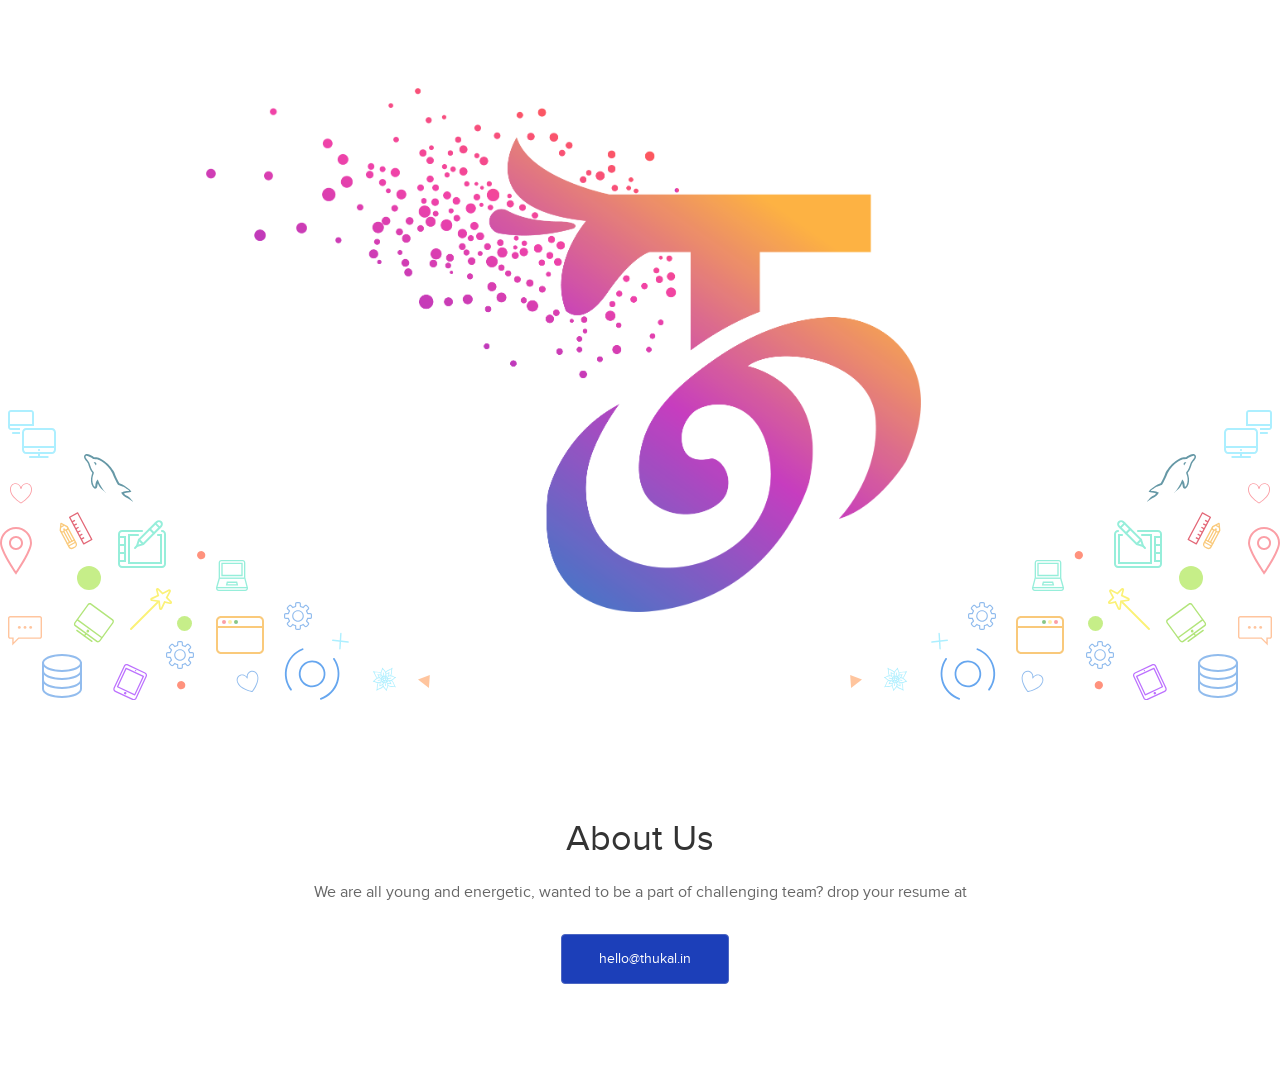
==== index.html @ db1d0ab1 "website code" ====
<!DOCTYPE html>
<html lang="en">
<head>
	<meta charset="UTF-8">
	<title>Thukal Inc</title>
	<meta http-equiv="X-UA-Compatible" content="IE=edge,chrome=1">
    <meta name="viewport" content="width=device-width, initial-scale=1.0, maximum-scale=1.0, user-scalable=no">
	<link rel="apple-touch-icon" sizes="57x57" href="images/favicon/apple-icon-57x57.png">
	<link rel="apple-touch-icon" sizes="60x60" href="images/favicon/apple-icon-60x60.png">
	<link rel="apple-touch-icon" sizes="72x72" href="images/favicon/apple-icon-72x72.png">
	<link rel="apple-touch-icon" sizes="76x76" href="images/favicon/apple-icon-76x76.png">
	<link rel="apple-touch-icon" sizes="114x114" href="images/favicon/apple-icon-114x114.png">
	<link rel="apple-touch-icon" sizes="120x120" href="images/favicon/apple-icon-120x120.png">
	<link rel="apple-touch-icon" sizes="144x144" href="images/favicon/apple-icon-144x144.png">
	<link rel="apple-touch-icon" sizes="152x152" href="images/favicon/apple-icon-152x152.png">
	<link rel="apple-touch-icon" sizes="180x180" href="images/favicon/apple-icon-180x180.png">
	<link rel="icon" type="image/png" sizes="192x192"  href="images/favicon/android-icon-192x192.png">
	<link rel="icon" type="image/png" sizes="32x32" href="images/favicon/favicon-32x32.png">
	<link rel="icon" type="image/png" sizes="96x96" href="images/favicon/favicon-96x96.png">
	<link rel="icon" type="image/png" sizes="16x16" href="images/favicon/favicon-16x16.png">
	<link rel="manifest" href="images/favicon/manifest.json">
	<meta name="msapplication-TileColor" content="#ffffff">
	<meta name="msapplication-TileImage" content="http://images/favicon/ms-icon-144x144.png">
	<link rel="stylesheet" href="css/bootstrap.min.css">
	<link rel="stylesheet" href="css/style.css">
</head>
<body class="home-page">
	<section id="home">
		<div class="logo-background">
			<img src="images/logo.png" alt="Logo">
		</div>
	</section>

	<section id="contact">
		<h2>About Us</h2>
		<p>We are all young and energetic, wanted to be a part of challenging team? drop your resume at</p>
		<a href="mailto:hello@thukal.in" class="btn btn-success">
			hello@thukal.in
		</a>
	</section>
</body>
</html>
---- css/style.css ----
body {
    font-family: 'Proximanova Regular', serif;
    font-size: 16px;
    color: rgba(0, 0, 0, .8);
    text-rendering: optimizeLegibility;
    -webkit-font-smoothing: antialiased;
    -moz-osx-font-smoothing: grayscale;
    -moz-font-feature-settings: 'liga' on
}

* {
    outline: none!important
}

a {
    text-decoration: none!important
}


@font-face {
    font-family: 'Proximanova Light';
    font-weight: 400;
    font-style: normal;
    src: url(../fonts/proximanova-light-webfont.ttf)
}

@font-face {
    font-family: 'Proximanova Regular';
    font-weight: 400;
    font-style: normal;
    src: url(../fonts/proximanova-regular-webfont.ttf)
}

@font-face {
    font-family: 'Gotham Rounded Light';
    font-weight: 400;
    font-style: normal;
    src: url(../fonts/gotham-rounded-light.ttf)
}

section#home {
    position: relative;
    overflow: hidden;
    height: 700px
}

section#home .logo-background {
    position: absolute;
    z-index: 1;
    top: 0;
    left: -6%;
    width: 100%;
    height: 100%;
    display: flex;
    justify-content: center;
    align-items: center;
}

section#home .logo-background img {
    max-width: 75%;
    max-height: 75%;
    opacity: 0.95;
}


section#contact {
    padding: 100px 0;
    text-align: center
}

section#contact .btn {
    color: #fff;
    border-color: #4d67c3;
    background: #1c3fb9;
    margin-left: 10px;
    padding: 14px;
    padding-left: 37px;
    padding-right: 37px
}

section#contact .btn-success:focus,
section#contact .btn-success:hover,
section#contact .btn-success:active,
section#contact .btn-success:active:focus,
section#contact .btn-success:active:hover {
    color: #fff;
    border-color: #4d67c3;
    background: #1c3fb9;
}

section#contact h2 {
    font-size: 36px;
    margin-bottom: 22px
}

section#contact p {
    margin-bottom: 30px;
    color: rgba(0, 0, 0, .6)
}

#home::before {
    position: absolute;
    bottom: -60px;
    left: 0;
    width: 430px;
    height: 350px;
    content: '';
    background-image: url(../images/bg.svg);
    opacity: 0.6;
    background-size: 100%
}

#home::after {
    position: absolute;
    right: 0;
    bottom: -60px;
    width: 430px;
    height: 350px;
    content: '';
    transform: rotateY(-180deg);
    background-image: url(../images/bg.svg);
    opacity: 0.6;
    background-size: 100%
}

@media (max-width:900px) {
    #home::before,
    #home::after {
        display: none
    }
}
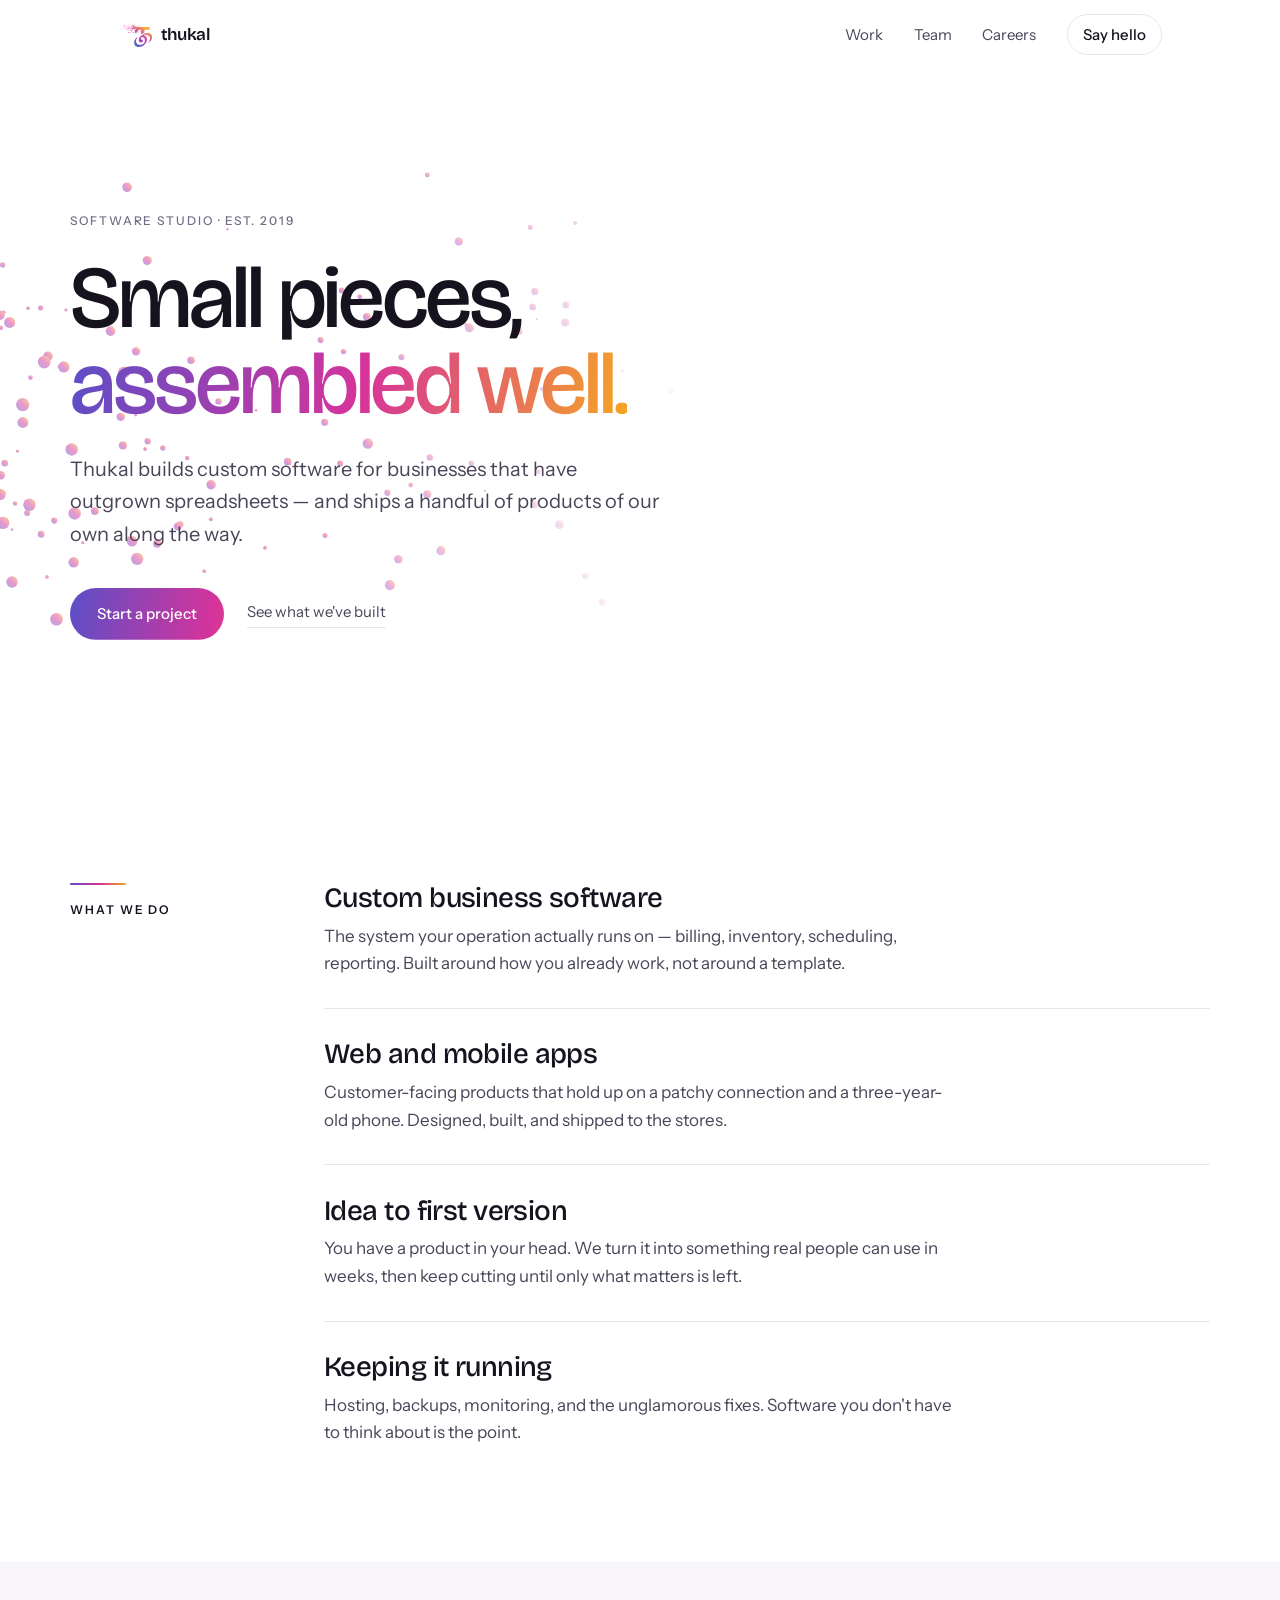
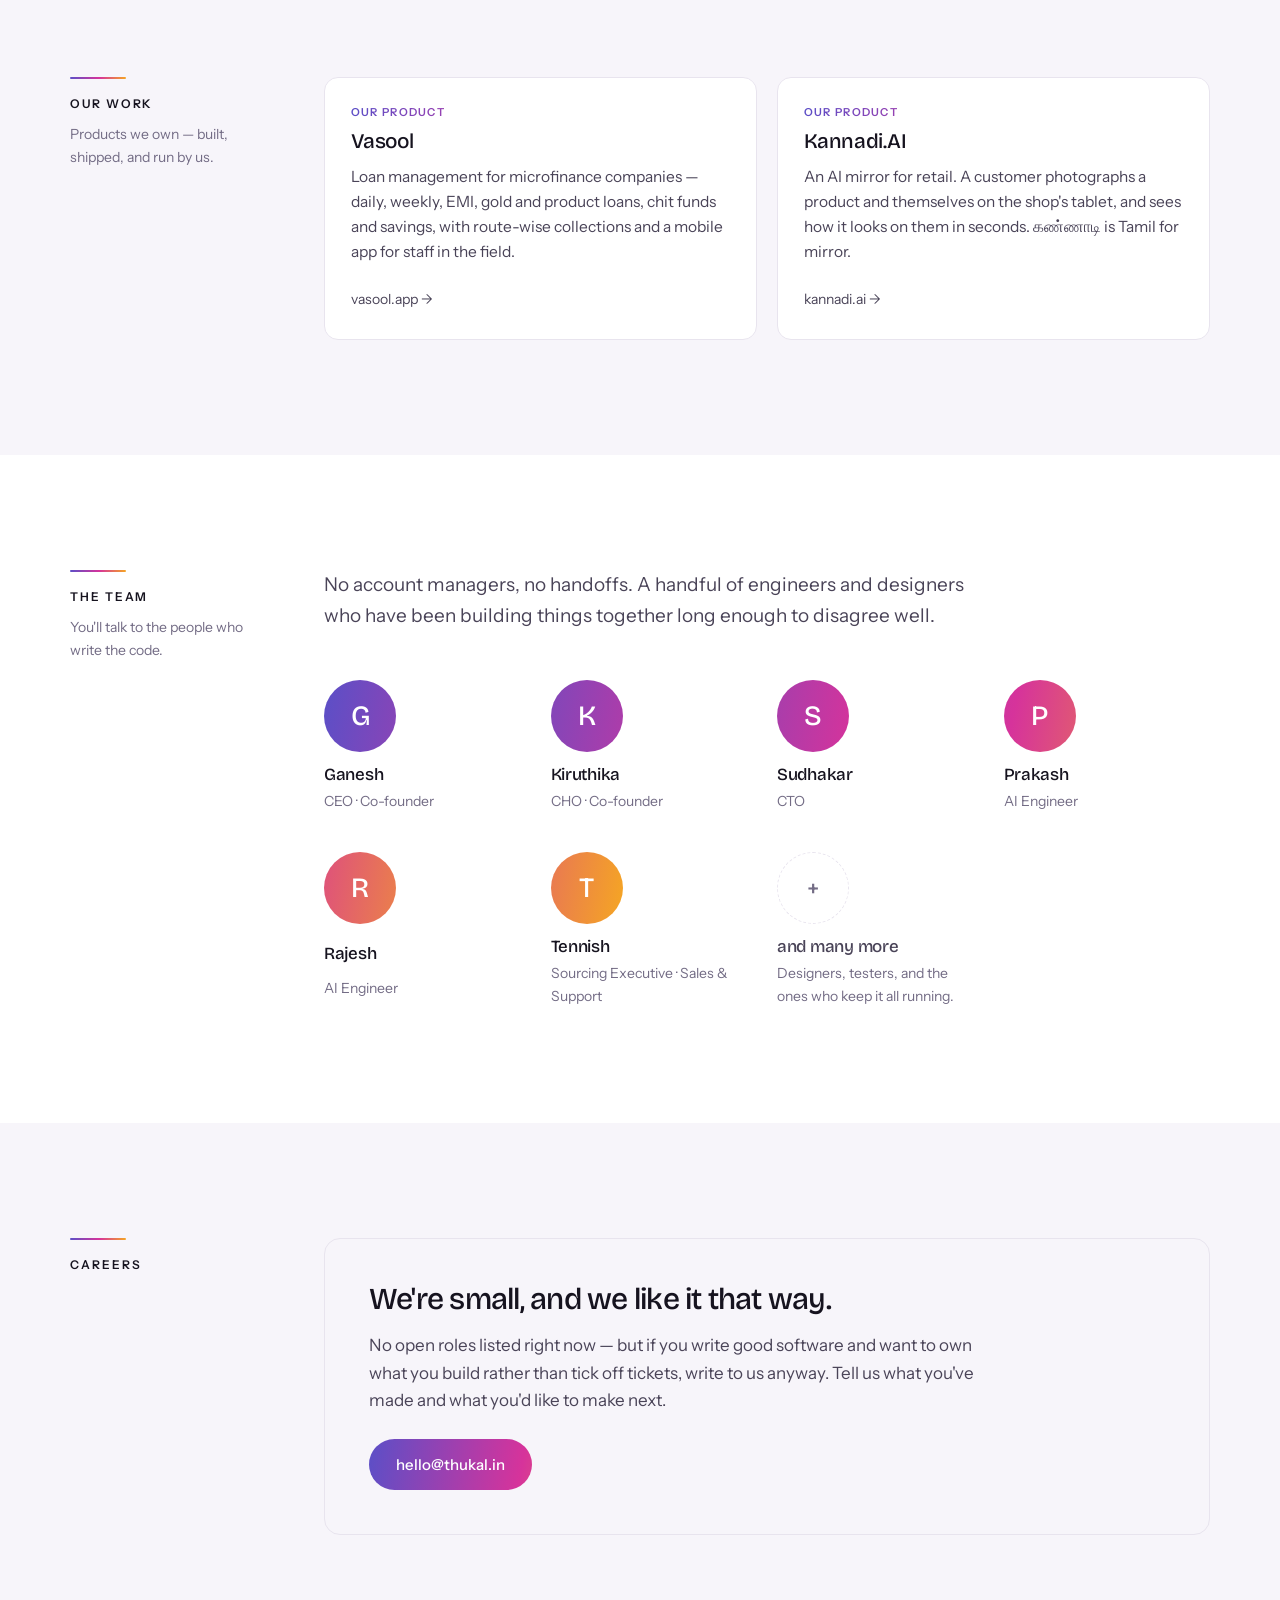
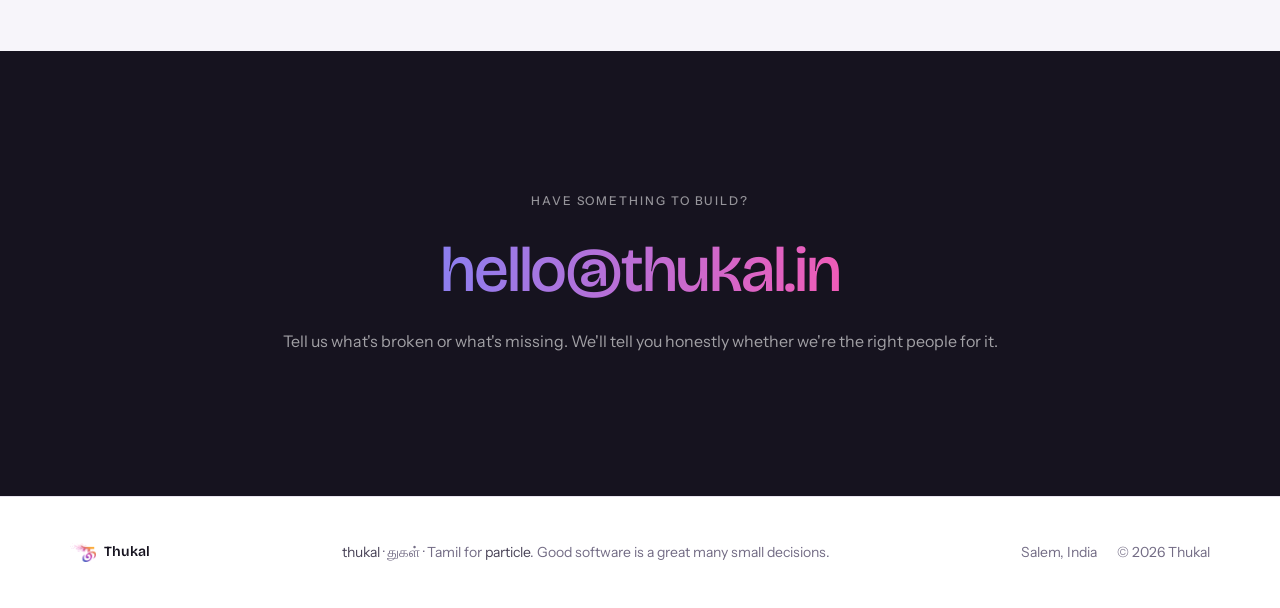
==== commit f22381ae: "Rebuild site: real work, team, and city Replace the placeholder scaffolding with actual content — Va" ====
--- a/index.html
+++ b/index.html
@@ -2,41 +2,241 @@
 <html lang="en">
 <head>
 	<meta charset="UTF-8">
-	<title>Thukal Inc</title>
-	<meta http-equiv="X-UA-Compatible" content="IE=edge,chrome=1">
-    <meta name="viewport" content="width=device-width, initial-scale=1.0, maximum-scale=1.0, user-scalable=no">
-	<link rel="apple-touch-icon" sizes="57x57" href="images/favicon/apple-icon-57x57.png">
-	<link rel="apple-touch-icon" sizes="60x60" href="images/favicon/apple-icon-60x60.png">
-	<link rel="apple-touch-icon" sizes="72x72" href="images/favicon/apple-icon-72x72.png">
-	<link rel="apple-touch-icon" sizes="76x76" href="images/favicon/apple-icon-76x76.png">
-	<link rel="apple-touch-icon" sizes="114x114" href="images/favicon/apple-icon-114x114.png">
-	<link rel="apple-touch-icon" sizes="120x120" href="images/favicon/apple-icon-120x120.png">
-	<link rel="apple-touch-icon" sizes="144x144" href="images/favicon/apple-icon-144x144.png">
-	<link rel="apple-touch-icon" sizes="152x152" href="images/favicon/apple-icon-152x152.png">
-	<link rel="apple-touch-icon" sizes="180x180" href="images/favicon/apple-icon-180x180.png">
-	<link rel="icon" type="image/png" sizes="192x192"  href="images/favicon/android-icon-192x192.png">
-	<link rel="icon" type="image/png" sizes="32x32" href="images/favicon/favicon-32x32.png">
+	<meta http-equiv="X-UA-Compatible" content="IE=edge">
+	<meta name="viewport" content="width=device-width, initial-scale=1">
+
+	<title>Thukal — software studio</title>
+	<meta name="description" content="Thukal is a small software studio. We build custom software for businesses, and ship products of our own.">
+
+	<meta property="og:title" content="Thukal — software studio">
+	<meta property="og:description" content="We build custom software for businesses, and ship products of our own.">
+	<meta property="og:type" content="website">
+	<meta property="og:url" content="https://thukal.in">
+	<meta property="og:image" content="https://thukal.in/images/logo.png">
+
 	<link rel="icon" type="image/png" sizes="96x96" href="images/favicon/favicon-96x96.png">
-	<link rel="icon" type="image/png" sizes="16x16" href="images/favicon/favicon-16x16.png">
-	<link rel="manifest" href="images/favicon/manifest.json">
-	<meta name="msapplication-TileColor" content="#ffffff">
-	<meta name="msapplication-TileImage" content="http://images/favicon/ms-icon-144x144.png">
-	<link rel="stylesheet" href="css/bootstrap.min.css">
+	<link rel="icon" type="image/svg+xml" href="images/favicon/favicon.svg">
+	<link rel="shortcut icon" href="images/favicon/favicon.ico">
+	<link rel="apple-touch-icon" sizes="180x180" href="images/favicon/apple-touch-icon.png">
+	<link rel="manifest" href="images/favicon/site.webmanifest">
+	<meta name="theme-color" content="#ffffff">
+
+	<link rel="preconnect" href="https://fonts.googleapis.com">
+	<link rel="preconnect" href="https://fonts.gstatic.com" crossorigin>
+	<link href="https://fonts.googleapis.com/css2?family=Bricolage+Grotesque:opsz,wght@12..96,400;12..96,500;12..96,600&family=Instrument+Sans:wght@400;500;600&display=swap" rel="stylesheet">
+
 	<link rel="stylesheet" href="css/style.css">
 </head>
-<body class="home-page">
-	<section id="home">
-		<div class="logo-background">
-			<img src="images/logo.png" alt="Logo">
-		</div>
-	</section>
-
-	<section id="contact">
-		<h2>About Us</h2>
-		<p>We are all young and energetic, wanted to be a part of challenging team? drop your resume at</p>
-		<a href="mailto:hello@thukal.in" class="btn btn-success">
-			hello@thukal.in
+<body>
+
+<a class="skip" href="#main">Skip to content</a>
+
+<header class="masthead" id="masthead">
+	<div class="masthead-inner">
+		<a class="brand" href="#top" aria-label="Thukal, home">
+			<img src="images/logo.png" alt="" width="34" height="26">
+			<span>thukal</span>
 		</a>
-	</section>
+		<nav class="nav" aria-label="Primary">
+			<a href="#work">Work</a>
+			<a href="#team">Team</a>
+			<a href="#careers">Careers</a>
+			<a class="nav-cta" href="mailto:hello@thukal.in">Say hello</a>
+		</nav>
+	</div>
+</header>
+
+<main id="main">
+
+	<!-- ───────────────────────────  HERO  ─────────────────────────── -->
+	<section class="hero" id="top">
+		<div class="hero-field" aria-hidden="true">
+			<svg id="particles" viewBox="0 0 620 460" preserveAspectRatio="xMidYMid meet" role="presentation">
+				<defs>
+					<linearGradient id="thukal-grad" x1="0" y1="1" x2="1" y2="0">
+						<stop offset="0%" stop-color="#5B4FC7"/>
+						<stop offset="52%" stop-color="#D6339B"/>
+						<stop offset="100%" stop-color="#F5A623"/>
+					</linearGradient>
+				</defs>
+			</svg>
+		</div>
+
+		<div class="hero-inner">
+			<p class="eyebrow">Software studio · est. 2019</p>
+			<h1 class="hero-title">
+				Small pieces,<br>
+				<em>assembled well.</em>
+			</h1>
+			<p class="hero-lede">
+				Thukal builds custom software for businesses that have outgrown
+				spreadsheets — and ships a handful of products of our own along the way.
+			</p>
+			<div class="hero-actions">
+				<a class="btn" href="mailto:hello@thukal.in">Start a project</a>
+				<a class="btn-quiet" href="#work">See what we've built</a>
+			</div>
+		</div>
+	</section>
+
+	<!-- ───────────────────────────  SERVICES  ─────────────────────────── -->
+	<section class="band" id="services">
+		<div class="band-inner">
+			<div class="rail">
+				<h2 class="rail-label">What we do</h2>
+			</div>
+			<div class="col">
+				<ul class="services">
+					<li class="service">
+						<h3>Custom business software</h3>
+						<p>The system your operation actually runs on — billing, inventory, scheduling, reporting. Built around how you already work, not around a template.</p>
+					</li>
+					<li class="service">
+						<h3>Web and mobile apps</h3>
+						<p>Customer-facing products that hold up on a patchy connection and a three-year-old phone. Designed, built, and shipped to the stores.</p>
+					</li>
+					<li class="service">
+						<h3>Idea to first version</h3>
+						<p>You have a product in your head. We turn it into something real people can use in weeks, then keep cutting until only what matters is left.</p>
+					</li>
+					<li class="service">
+						<h3>Keeping it running</h3>
+						<p>Hosting, backups, monitoring, and the unglamorous fixes. Software you don't have to think about is the point.</p>
+					</li>
+				</ul>
+			</div>
+		</div>
+	</section>
+
+	<!-- ───────────────────────────  WORK  ─────────────────────────── -->
+	<section class="band band-mist" id="work">
+		<div class="band-inner">
+			<div class="rail">
+				<h2 class="rail-label">Our work</h2>
+				<p class="rail-note">Products we own — built, shipped, and run by us.</p>
+			</div>
+			<div class="col">
+				<ul class="work">
+					<li class="card">
+						<span class="tag tag-product">Our product</span>
+						<h3>Vasool</h3>
+						<p>Loan management for microfinance companies — daily, weekly, EMI, gold and product loans, chit funds and savings, with route-wise collections and a mobile app for staff in the field.</p>
+						<a class="card-link" href="https://vasool.app">vasool.app</a>
+					</li>
+					<li class="card">
+						<span class="tag tag-product">Our product</span>
+						<h3>Kannadi.AI</h3>
+						<p>An AI mirror for retail. A customer photographs a product and themselves on the shop's tablet, and sees how it looks on them in seconds. <span lang="ta">கண்ணாடி</span> is Tamil for mirror.</p>
+						<a class="card-link" href="https://kannadi.ai">kannadi.ai</a>
+					</li>
+				</ul>
+			</div>
+		</div>
+	</section>
+
+	<!-- ───────────────────────────  TEAM  ─────────────────────────── -->
+	<section class="band" id="team">
+		<div class="band-inner">
+			<div class="rail">
+				<h2 class="rail-label">The team</h2>
+				<p class="rail-note">You'll talk to the people who write the code.</p>
+			</div>
+			<div class="col">
+				<p class="team-lede">
+					No account managers, no handoffs. A handful of engineers and designers
+					who have been building things together long enough to disagree well.
+				</p>
+
+				<!-- For a photo, swap the .avatar div for:
+				     <img class="avatar-img" src="images/team/ganesh.jpg" alt="" width="72" height="72"> -->
+				<ul class="team">
+					<li class="member">
+						<div class="avatar" style="--pos: 0%" aria-hidden="true">G</div>
+						<h3>Ganesh</h3>
+						<p>CEO · Co-founder</p>
+					</li>
+					<li class="member">
+						<div class="avatar" style="--pos: 20%" aria-hidden="true">K</div>
+						<h3>Kiruthika</h3>
+						<p>CHO · Co-founder</p>
+					</li>
+					<li class="member">
+						<div class="avatar" style="--pos: 40%" aria-hidden="true">S</div>
+						<h3>Sudhakar</h3>
+						<p>CTO</p>
+					</li>
+					<li class="member">
+						<div class="avatar" style="--pos: 60%" aria-hidden="true">P</div>
+						<h3>Prakash</h3>
+						<p>AI Engineer</p>
+					</li>
+					<li class="member">
+						<div class="avatar" style="--pos: 80%" aria-hidden="true">R</div>
+						<h3>Rajesh</h3>
+						<p>AI Engineer</p>
+					</li>
+					<li class="member">
+						<div class="avatar" style="--pos: 100%" aria-hidden="true">T</div>
+						<h3>Tennish</h3>
+						<p>Sourcing Executive · Sales &amp; Support</p>
+					</li>
+					<li class="member member-more">
+						<div class="avatar avatar-more" aria-hidden="true">+</div>
+						<h3>and many more</h3>
+						<p>Designers, testers, and the ones who keep it all running.</p>
+					</li>
+				</ul>
+			</div>
+		</div>
+	</section>
+
+	<!-- ───────────────────────────  CAREERS  ─────────────────────────── -->
+	<section class="band band-mist" id="careers">
+		<div class="band-inner">
+			<div class="rail">
+				<h2 class="rail-label">Careers</h2>
+			</div>
+			<div class="col">
+				<div class="callout">
+					<h3>We're small, and we like it that way.</h3>
+					<p>
+						No open roles listed right now — but if you write good software and want
+						to own what you build rather than tick off tickets, write to us anyway.
+						Tell us what you've made and what you'd like to make next.
+					</p>
+					<a class="btn" href="mailto:hello@thukal.in?subject=Working%20at%20Thukal">hello@thukal.in</a>
+				</div>
+			</div>
+		</div>
+	</section>
+
+	<!-- ───────────────────────────  CONTACT  ─────────────────────────── -->
+	<section class="contact" id="contact">
+		<div class="contact-inner">
+			<p class="eyebrow">Have something to build?</p>
+			<a class="contact-mail" href="mailto:hello@thukal.in">hello@thukal.in</a>
+			<p class="contact-note">Tell us what's broken or what's missing. We'll tell you honestly whether we're the right people for it.</p>
+		</div>
+	</section>
+
+</main>
+
+<footer class="footer">
+	<div class="footer-inner">
+		<p class="footer-name">
+			<img src="images/logo.png" alt="" width="26" height="20">
+			<span>Thukal</span>
+		</p>
+		<p class="footer-meaning">
+			<em>thukal</em> · <span lang="ta">துகள்</span> · Tamil for <em>particle</em>. Good software is a great many small decisions.
+		</p>
+		<p class="footer-meta">
+			<span>Salem, India</span>
+			<span>&copy; <span id="year">2026</span> Thukal</span>
+		</p>
+	</div>
+</footer>
+
+<script src="js/particles.js" defer></script>
 </body>
 </html>
--- a/css/style.css
+++ b/css/style.css
@@ -1,131 +1,533 @@
+/* ==========================================================================
+   Thukal — thukal (துகள்) is Tamil for "particle".
+   The logo is a particle field coalescing into a T; the whole page is built
+   from that idea. The brand gradient earns its keep in exactly three places:
+   the hero field, the rail rules, and the single primary action.
+   ========================================================================== */
+
+:root {
+	/* Ink — near-black with a violet cast, matching the cool end of the mark */
+	--ink:      #16131F;
+	--ink-2:    #4A4458;
+	--ink-3:    #736C85;  /* 4.9:1 on white — safe for the small label text */
+
+	/* Ground */
+	--paper:    #FFFFFF;
+	--mist:     #F7F5FA;
+	--line:     #E8E4EE;
+
+	/* Pulled straight from logo.png */
+	--violet:   #5B4FC7;
+	--magenta:  #D6339B;
+	--amber:    #F5A623;
+	--grad: linear-gradient(100deg, var(--violet) 0%, var(--magenta) 52%, var(--amber) 100%);
+
+	/* Darker magenta for text-sized hover states (5.8:1 on white) */
+	--magenta-deep: #B62A83;
+	/* Lifted variant for gradient text on the dark contact band — the stock
+	   violet only reaches 3:1 against --ink, which large type barely passes. */
+	--grad-bright: linear-gradient(100deg, #8B7FF0 0%, #F05CB8 50%, #FFC145 100%);
+
+	/* Type */
+	--display: "Bricolage Grotesque", ui-sans-serif, system-ui, sans-serif;
+	--body: "Instrument Sans", ui-sans-serif, system-ui, -apple-system, "Segoe UI", sans-serif;
+
+	/* Measure */
+	--wrap: 1140px;
+	--gutter: clamp(1.25rem, 5vw, 3rem);
+	--rail-w: 190px;
+	--band-y: clamp(4.5rem, 9vw, 8rem);
+}
+
+/* ── reset ─────────────────────────────────────────────────────────────── */
+
+*, *::before, *::after { box-sizing: border-box; }
+
+html { -webkit-text-size-adjust: 100%; scroll-behavior: smooth; }
+
+/* Clear the sticky masthead when jumping to an anchor */
+section[id] { scroll-margin-top: 5rem; }
+
 body {
-    font-family: 'Proximanova Regular', serif;
-    font-size: 16px;
-    color: rgba(0, 0, 0, .8);
-    text-rendering: optimizeLegibility;
-    -webkit-font-smoothing: antialiased;
-    -moz-osx-font-smoothing: grayscale;
-    -moz-font-feature-settings: 'liga' on
-}
-
-* {
-    outline: none!important
-}
-
-a {
-    text-decoration: none!important
-}
-
-
-@font-face {
-    font-family: 'Proximanova Light';
-    font-weight: 400;
-    font-style: normal;
-    src: url(../fonts/proximanova-light-webfont.ttf)
-}
-
-@font-face {
-    font-family: 'Proximanova Regular';
-    font-weight: 400;
-    font-style: normal;
-    src: url(../fonts/proximanova-regular-webfont.ttf)
-}
-
-@font-face {
-    font-family: 'Gotham Rounded Light';
-    font-weight: 400;
-    font-style: normal;
-    src: url(../fonts/gotham-rounded-light.ttf)
-}
-
-section#home {
-    position: relative;
-    overflow: hidden;
-    height: 700px
-}
-
-section#home .logo-background {
-    position: absolute;
-    z-index: 1;
-    top: 0;
-    left: -6%;
-    width: 100%;
-    height: 100%;
-    display: flex;
-    justify-content: center;
-    align-items: center;
-}
-
-section#home .logo-background img {
-    max-width: 75%;
-    max-height: 75%;
-    opacity: 0.95;
-}
-
-
-section#contact {
-    padding: 100px 0;
-    text-align: center
-}
-
-section#contact .btn {
-    color: #fff;
-    border-color: #4d67c3;
-    background: #1c3fb9;
-    margin-left: 10px;
-    padding: 14px;
-    padding-left: 37px;
-    padding-right: 37px
-}
-
-section#contact .btn-success:focus,
-section#contact .btn-success:hover,
-section#contact .btn-success:active,
-section#contact .btn-success:active:focus,
-section#contact .btn-success:active:hover {
-    color: #fff;
-    border-color: #4d67c3;
-    background: #1c3fb9;
-}
-
-section#contact h2 {
-    font-size: 36px;
-    margin-bottom: 22px
-}
-
-section#contact p {
-    margin-bottom: 30px;
-    color: rgba(0, 0, 0, .6)
-}
-
-#home::before {
-    position: absolute;
-    bottom: -60px;
-    left: 0;
-    width: 430px;
-    height: 350px;
-    content: '';
-    background-image: url(../images/bg.svg);
-    opacity: 0.6;
-    background-size: 100%
-}
-
-#home::after {
-    position: absolute;
-    right: 0;
-    bottom: -60px;
-    width: 430px;
-    height: 350px;
-    content: '';
-    transform: rotateY(-180deg);
-    background-image: url(../images/bg.svg);
-    opacity: 0.6;
-    background-size: 100%
-}
-
-@media (max-width:900px) {
-    #home::before,
-    #home::after {
-        display: none
-    }
-}
+	margin: 0;
+	background: var(--paper);
+	color: var(--ink);
+	font-family: var(--body);
+	font-size: 1.0625rem;
+	line-height: 1.62;
+	-webkit-font-smoothing: antialiased;
+	-moz-osx-font-smoothing: grayscale;
+	text-rendering: optimizeLegibility;
+}
+
+h1, h2, h3 { margin: 0; font-family: var(--display); font-weight: 500; line-height: 1.1; }
+p { margin: 0; }
+ul { margin: 0; padding: 0; list-style: none; }
+img { max-width: 100%; height: auto; display: block; }
+
+a { color: inherit; text-decoration: none; }
+
+:focus-visible {
+	outline: 2px solid var(--magenta);
+	outline-offset: 3px;
+	border-radius: 3px;
+}
+
+.skip {
+	position: absolute;
+	left: -9999px;
+	top: 0;
+	padding: .75rem 1rem;
+	background: var(--ink);
+	color: #fff;
+	z-index: 100;
+}
+.skip:focus { left: .5rem; top: .5rem; }
+
+/* ── masthead ──────────────────────────────────────────────────────────── */
+
+.masthead {
+	position: sticky;
+	top: 0;
+	z-index: 50;
+	background: rgba(255, 255, 255, .82);
+	backdrop-filter: saturate(160%) blur(12px);
+	-webkit-backdrop-filter: saturate(160%) blur(12px);
+	border-bottom: 1px solid transparent;
+	transition: border-color .25s ease;
+}
+.masthead.is-stuck { border-bottom-color: var(--line); }
+
+.masthead-inner {
+	max-width: var(--wrap);
+	margin-inline: auto;
+	padding: .9rem var(--gutter);
+	display: flex;
+	align-items: center;
+	justify-content: space-between;
+	gap: 1rem;
+}
+
+.brand {
+	display: inline-flex;
+	align-items: center;
+	gap: .55rem;
+	font-family: var(--display);
+	font-weight: 600;
+	font-size: 1.0625rem;
+	letter-spacing: -.02em;
+}
+.brand img { width: 34px; height: auto; }
+
+.nav {
+	display: flex;
+	align-items: center;
+	gap: clamp(1rem, 3vw, 1.9rem);
+	font-size: .9375rem;
+}
+.nav a { color: var(--ink-2); transition: color .18s ease; }
+.nav a:hover { color: var(--ink); }
+
+.nav a.nav-cta {
+	color: var(--ink);
+	font-weight: 500;
+	padding: .45rem .95rem;
+	border: 1px solid var(--line);
+	border-radius: 999px;
+	transition: border-color .18s ease, background-color .18s ease, color .18s ease;
+}
+.nav a.nav-cta:hover { border-color: var(--ink); background: var(--ink); color: #fff; }
+
+/* ── hero ──────────────────────────────────────────────────────────────── */
+
+.hero {
+	position: relative;
+	overflow: hidden;
+	padding: clamp(4rem, 11vw, 9rem) var(--gutter) clamp(4.5rem, 10vw, 8rem);
+}
+
+.hero-inner {
+	position: relative;
+	z-index: 2;
+	max-width: var(--wrap);
+	margin-inline: auto;
+}
+
+.hero-field {
+	position: absolute;
+	inset: 0 auto 0 0;
+	width: min(760px, 78%);
+	pointer-events: none;
+	z-index: 1;
+	opacity: .5;
+	-webkit-mask-image: linear-gradient(100deg, #000 0%, #000 45%, transparent 88%);
+	mask-image: linear-gradient(100deg, #000 0%, #000 45%, transparent 88%);
+}
+.hero-field svg { width: 100%; height: 100%; }
+
+.eyebrow {
+	font-size: .75rem;
+	font-weight: 500;
+	letter-spacing: .16em;
+	text-transform: uppercase;
+	color: var(--ink-3);
+	margin-bottom: 1.5rem;
+}
+
+.hero-title {
+	font-size: clamp(2.9rem, 8.2vw, 5.5rem);
+	font-weight: 500;
+	letter-spacing: -.035em;
+	line-height: .98;
+	max-width: 15ch;
+}
+.hero-title em {
+	font-style: normal;
+	background: var(--grad);
+	-webkit-background-clip: text;
+	background-clip: text;
+	color: transparent;
+}
+
+.hero-lede {
+	margin-top: 1.6rem;
+	max-width: 46ch;
+	font-size: clamp(1.0625rem, 1.6vw, 1.25rem);
+	color: var(--ink-2);
+}
+
+.hero-actions {
+	margin-top: 2.4rem;
+	display: flex;
+	flex-wrap: wrap;
+	align-items: center;
+	gap: 1.4rem;
+}
+
+/* ── buttons ───────────────────────────────────────────────────────────── */
+
+.btn {
+	display: inline-block;
+	padding: .85rem 1.7rem;
+	border-radius: 999px;
+	background: var(--grad);
+	background-size: 180% 100%;
+	background-position: 0% 50%;
+	color: #fff;
+	font-weight: 500;
+	font-size: .9375rem;
+	transition: background-position .5s ease, transform .2s ease;
+}
+.btn:hover { background-position: 100% 50%; transform: translateY(-1px); }
+
+.btn-quiet {
+	font-size: .9375rem;
+	color: var(--ink-2);
+	padding-bottom: 2px;
+	border-bottom: 1px solid var(--line);
+	transition: color .18s ease, border-color .18s ease;
+}
+.btn-quiet:hover { color: var(--ink); border-bottom-color: var(--ink); }
+
+/* ── bands & rail ──────────────────────────────────────────────────────── */
+
+.band { padding: var(--band-y) var(--gutter); }
+.band-mist { background: var(--mist); }
+
+.band-inner {
+	max-width: var(--wrap);
+	margin-inline: auto;
+	display: grid;
+	gap: clamp(2rem, 5vw, 4.5rem);
+}
+
+.rail-label {
+	font-family: var(--body);
+	font-size: .75rem;
+	font-weight: 600;
+	letter-spacing: .16em;
+	text-transform: uppercase;
+	color: var(--ink);
+}
+.rail-label::before {
+	content: "";
+	display: block;
+	width: 56px;
+	height: 2px;
+	margin-bottom: 1.1rem;
+	border-radius: 2px;
+	background: var(--grad);
+}
+
+.rail-note {
+	margin-top: .8rem;
+	font-size: .875rem;
+	color: var(--ink-3);
+	max-width: 24ch;
+}
+
+@media (min-width: 900px) {
+	.band-inner { grid-template-columns: var(--rail-w) minmax(0, 1fr); }
+	.rail { position: sticky; top: 5.5rem; align-self: start; }
+}
+
+/* ── services ──────────────────────────────────────────────────────────── */
+
+.service {
+	padding: 1.9rem 0;
+	border-top: 1px solid var(--line);
+	display: grid;
+	gap: .55rem;
+}
+.service:first-child { border-top: 0; padding-top: 0; }
+.service:last-child { padding-bottom: 0; }
+
+.service h3 {
+	font-size: clamp(1.35rem, 2.4vw, 1.75rem);
+	letter-spacing: -.02em;
+}
+.service p {
+	color: var(--ink-2);
+	max-width: 58ch;
+}
+
+/* ── work ──────────────────────────────────────────────────────────────── */
+
+.work {
+	display: grid;
+	gap: 1.25rem;
+	grid-template-columns: repeat(auto-fit, minmax(min(100%, 320px), 1fr));
+}
+
+.card {
+	position: relative;
+	overflow: hidden;
+	background: var(--paper);
+	border: 1px solid var(--line);
+	border-radius: 14px;
+	padding: 1.6rem 1.6rem 1.75rem;
+	display: flex;
+	flex-direction: column;
+	gap: .6rem;
+	transition: border-color .22s ease, transform .22s ease;
+}
+.card::before {
+	content: "";
+	position: absolute;
+	inset: 0 0 auto 0;
+	height: 2px;
+	background: var(--grad);
+	transform: scaleX(0);
+	transform-origin: left;
+	transition: transform .35s cubic-bezier(.2, .7, .3, 1);
+}
+.card:hover { border-color: #D8D2E2; transform: translateY(-2px); }
+.card:hover::before { transform: scaleX(1); }
+
+.tag {
+	font-size: .6875rem;
+	font-weight: 600;
+	letter-spacing: .12em;
+	text-transform: uppercase;
+	color: var(--ink-3);
+}
+.tag-product {
+	background: var(--grad);
+	-webkit-background-clip: text;
+	background-clip: text;
+	color: transparent;
+}
+
+.card h3 { font-size: 1.3rem; letter-spacing: -.02em; }
+.card p { color: var(--ink-2); font-size: .9688rem; }
+
+.card-link {
+	margin-top: auto;
+	padding-top: .9rem;
+	font-size: .875rem;
+	color: var(--ink-2);
+	transition: color .18s ease;
+}
+.card-link::after { content: " →"; }
+.card-link:hover { color: var(--magenta-deep); }
+
+/* ── team ──────────────────────────────────────────────────────────────── */
+
+.team-lede {
+	color: var(--ink-2);
+	font-size: clamp(1.0625rem, 1.5vw, 1.1875rem);
+	max-width: 52ch;
+	margin-bottom: clamp(2rem, 4vw, 3rem);
+}
+
+.team {
+	display: grid;
+	gap: clamp(1.75rem, 3vw, 2.5rem) 1.25rem;
+	grid-template-columns: repeat(auto-fill, minmax(min(100%, 170px), 1fr));
+}
+
+.member { display: grid; gap: .35rem; justify-items: start; }
+.member h3 { font-size: 1.0625rem; letter-spacing: -.015em; margin-top: .55rem; }
+.member p { font-size: .875rem; color: var(--ink-3); }
+
+/* Each person takes a different slice of the same gradient — one spectrum,
+   distinct particles. --pos is set per member in the markup. */
+.avatar {
+	width: 72px;
+	height: 72px;
+	border-radius: 50%;
+	background: var(--grad);
+	background-size: 600% 100%;
+	background-position: var(--pos, 50%) 50%;
+	color: #fff;
+	display: grid;
+	place-items: center;
+	font-family: var(--display);
+	font-size: 1.75rem;
+	font-weight: 500;
+	line-height: 1;
+	transition: transform .25s cubic-bezier(.2, .7, .3, 1);
+}
+.member:hover .avatar { transform: translateY(-3px); }
+
+.avatar-img {
+	width: 72px;
+	height: 72px;
+	border-radius: 50%;
+	object-fit: cover;
+}
+
+.avatar-more {
+	background: none;
+	border: 1px dashed var(--line);
+	color: var(--ink-3);
+	font-size: 1.5rem;
+}
+
+.member-more h3 { color: var(--ink-2); }
+.member-more p { max-width: 22ch; }
+
+/* ── callout ───────────────────────────────────────────────────────────── */
+
+.callout {
+	border: 1px solid var(--line);
+	border-radius: 16px;
+	padding: clamp(1.75rem, 4vw, 2.75rem);
+	display: grid;
+	gap: 1rem;
+	justify-items: start;
+}
+.callout h3 { font-size: clamp(1.4rem, 2.6vw, 1.9rem); letter-spacing: -.025em; }
+.callout p { color: var(--ink-2); max-width: 56ch; }
+.callout .btn { margin-top: .5rem; }
+
+/* ── contact ───────────────────────────────────────────────────────────── */
+
+.contact {
+	background: var(--ink);
+	color: #fff;
+	padding: clamp(5rem, 11vw, 9rem) var(--gutter);
+	text-align: center;
+}
+.contact-inner { max-width: 46rem; margin-inline: auto; }
+.contact .eyebrow { color: rgba(255, 255, 255, .55); }
+
+.contact-mail {
+	display: inline-block;
+	font-family: var(--display);
+	font-size: clamp(1.9rem, 6.2vw, 4rem);
+	font-weight: 500;
+	letter-spacing: -.035em;
+	line-height: 1.1;
+	background: var(--grad-bright);
+	background-size: 200% 100%;
+	background-position: 0% 50%;
+	-webkit-background-clip: text;
+	background-clip: text;
+	color: transparent;
+	transition: background-position .6s ease;
+	word-break: break-word;
+}
+.contact-mail:hover { background-position: 100% 50%; }
+
+.contact-note {
+	margin-top: 1.5rem;
+	color: rgba(255, 255, 255, .6);
+	font-size: 1rem;
+}
+
+/* ── footer ────────────────────────────────────────────────────────────── */
+
+.footer {
+	padding: 2.75rem var(--gutter);
+	border-top: 1px solid var(--line);
+}
+.footer-inner {
+	max-width: var(--wrap);
+	margin-inline: auto;
+	display: flex;
+	flex-wrap: wrap;
+	align-items: center;
+	justify-content: space-between;
+	gap: 1rem 2rem;
+	font-size: .875rem;
+	color: var(--ink-3);
+}
+
+.footer-name {
+	display: inline-flex;
+	align-items: center;
+	gap: .5rem;
+	font-family: var(--display);
+	font-weight: 600;
+	color: var(--ink);
+}
+.footer-name img { width: 26px; height: auto; }
+
+.footer-meaning em { font-style: normal; color: var(--ink-2); }
+
+.footer-meta { display: flex; flex-wrap: wrap; gap: 1.25rem; }
+
+/* ── particles (the signature) ─────────────────────────────────────────── */
+
+#particles .dot-wrap {
+	transform: translate(var(--dx), var(--dy)) scale(.2);
+	opacity: 0;
+	transition:
+		transform 1.5s cubic-bezier(.16, 1, .3, 1) var(--delay),
+		opacity .9s ease var(--delay);
+}
+#particles.is-settled .dot-wrap {
+	transform: translate(0, 0) scale(1);
+	opacity: 1;
+}
+
+#particles circle {
+	transform-box: fill-box;
+	transform-origin: center;
+	animation: drift var(--dur) ease-in-out var(--delay) infinite alternate;
+}
+
+@keyframes drift {
+	from { transform: translate(0, 0); }
+	to   { transform: translate(var(--driftx), var(--drifty)); }
+}
+
+@media (prefers-reduced-motion: reduce) {
+	html { scroll-behavior: auto; }
+	#particles .dot-wrap { transform: none; opacity: 1; transition: none; }
+	#particles circle { animation: none; }
+	*, *::before, *::after {
+		animation-duration: .01ms !important;
+		animation-iteration-count: 1 !important;
+		transition-duration: .01ms !important;
+	}
+}
+
+/* ── small screens ─────────────────────────────────────────────────────── */
+
+@media (max-width: 640px) {
+	.hero-field { width: 100%; opacity: .3; }
+	.nav a:not(.nav-cta) { display: none; }
+	.footer-inner { flex-direction: column; align-items: flex-start; }
+}
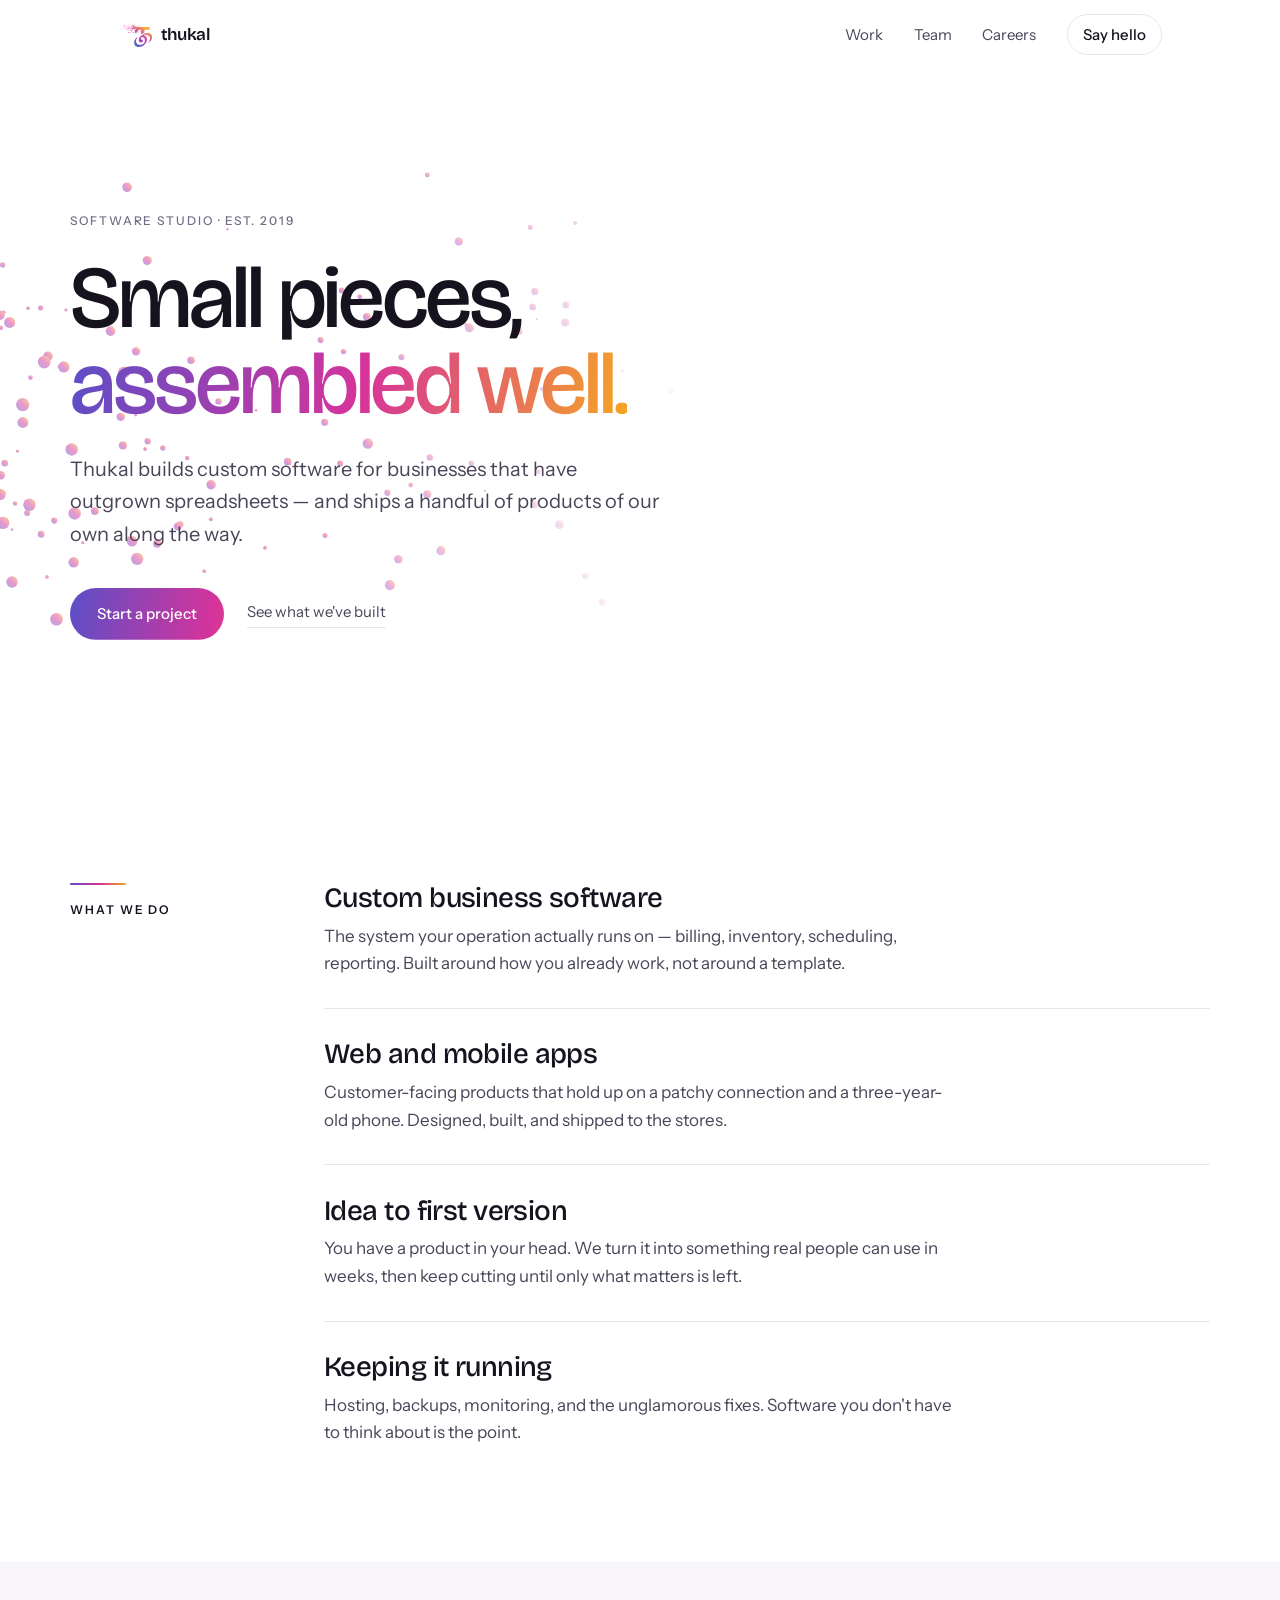
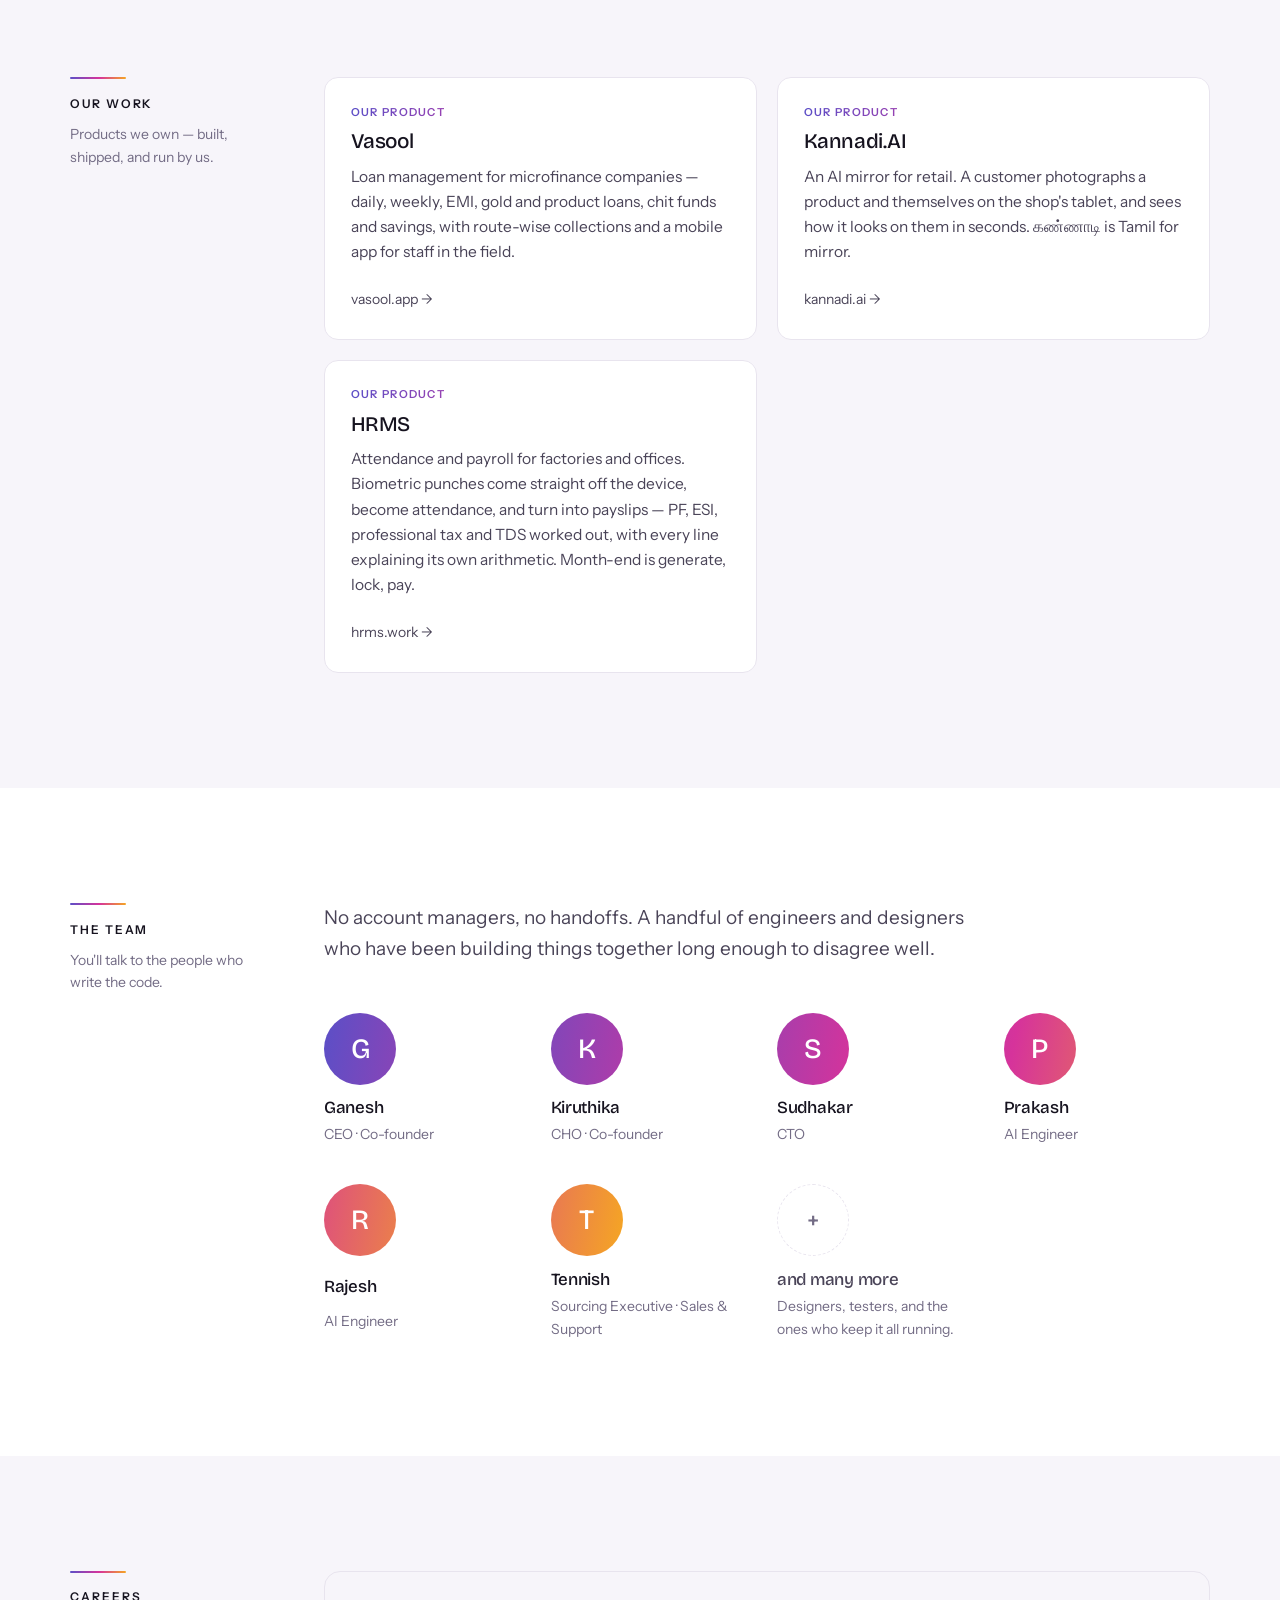
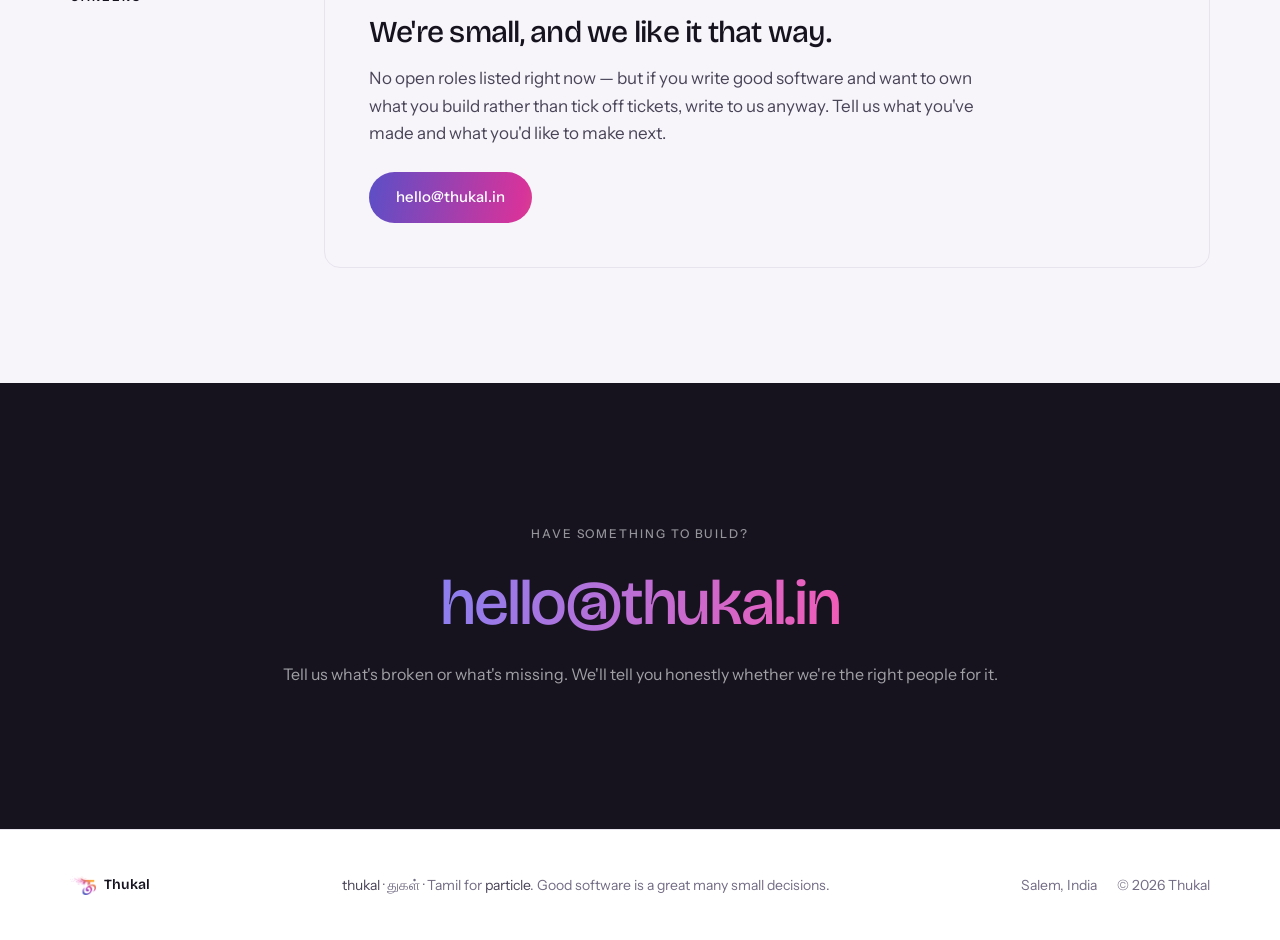
==== commit d96a72c8: "Add HRMS to our products Attendance and payroll product at hrms.work, alongside Vasool and Kannadi.A" ====
--- a/index.html
+++ b/index.html
@@ -11,8 +11,10 @@
 	<meta property="og:title" content="Thukal — software studio">
 	<meta property="og:description" content="We build custom software for businesses, and ship products of our own.">
 	<meta property="og:type" content="website">
-	<meta property="og:url" content="https://thukal.in">
-	<meta property="og:image" content="https://thukal.in/images/logo.png">
+	<meta property="og:url" content="https://thukal.io/">
+	<meta property="og:image" content="https://thukal.io/images/logo.png">
+
+	<link rel="canonical" href="https://thukal.io/">
 
 	<link rel="icon" type="image/png" sizes="96x96" href="images/favicon/favicon-96x96.png">
 	<link rel="icon" type="image/svg+xml" href="images/favicon/favicon.svg">
@@ -128,6 +130,12 @@
 						<h3>Kannadi.AI</h3>
 						<p>An AI mirror for retail. A customer photographs a product and themselves on the shop's tablet, and sees how it looks on them in seconds. <span lang="ta">கண்ணாடி</span> is Tamil for mirror.</p>
 						<a class="card-link" href="https://kannadi.ai">kannadi.ai</a>
+					</li>
+					<li class="card">
+						<span class="tag tag-product">Our product</span>
+						<h3>HRMS</h3>
+						<p>Attendance and payroll for factories and offices. Biometric punches come straight off the device, become attendance, and turn into payslips — PF, ESI, professional tax and TDS worked out, with every line explaining its own arithmetic. Month-end is generate, lock, pay.</p>
+						<a class="card-link" href="https://hrms.work">hrms.work</a>
 					</li>
 				</ul>
 			</div>
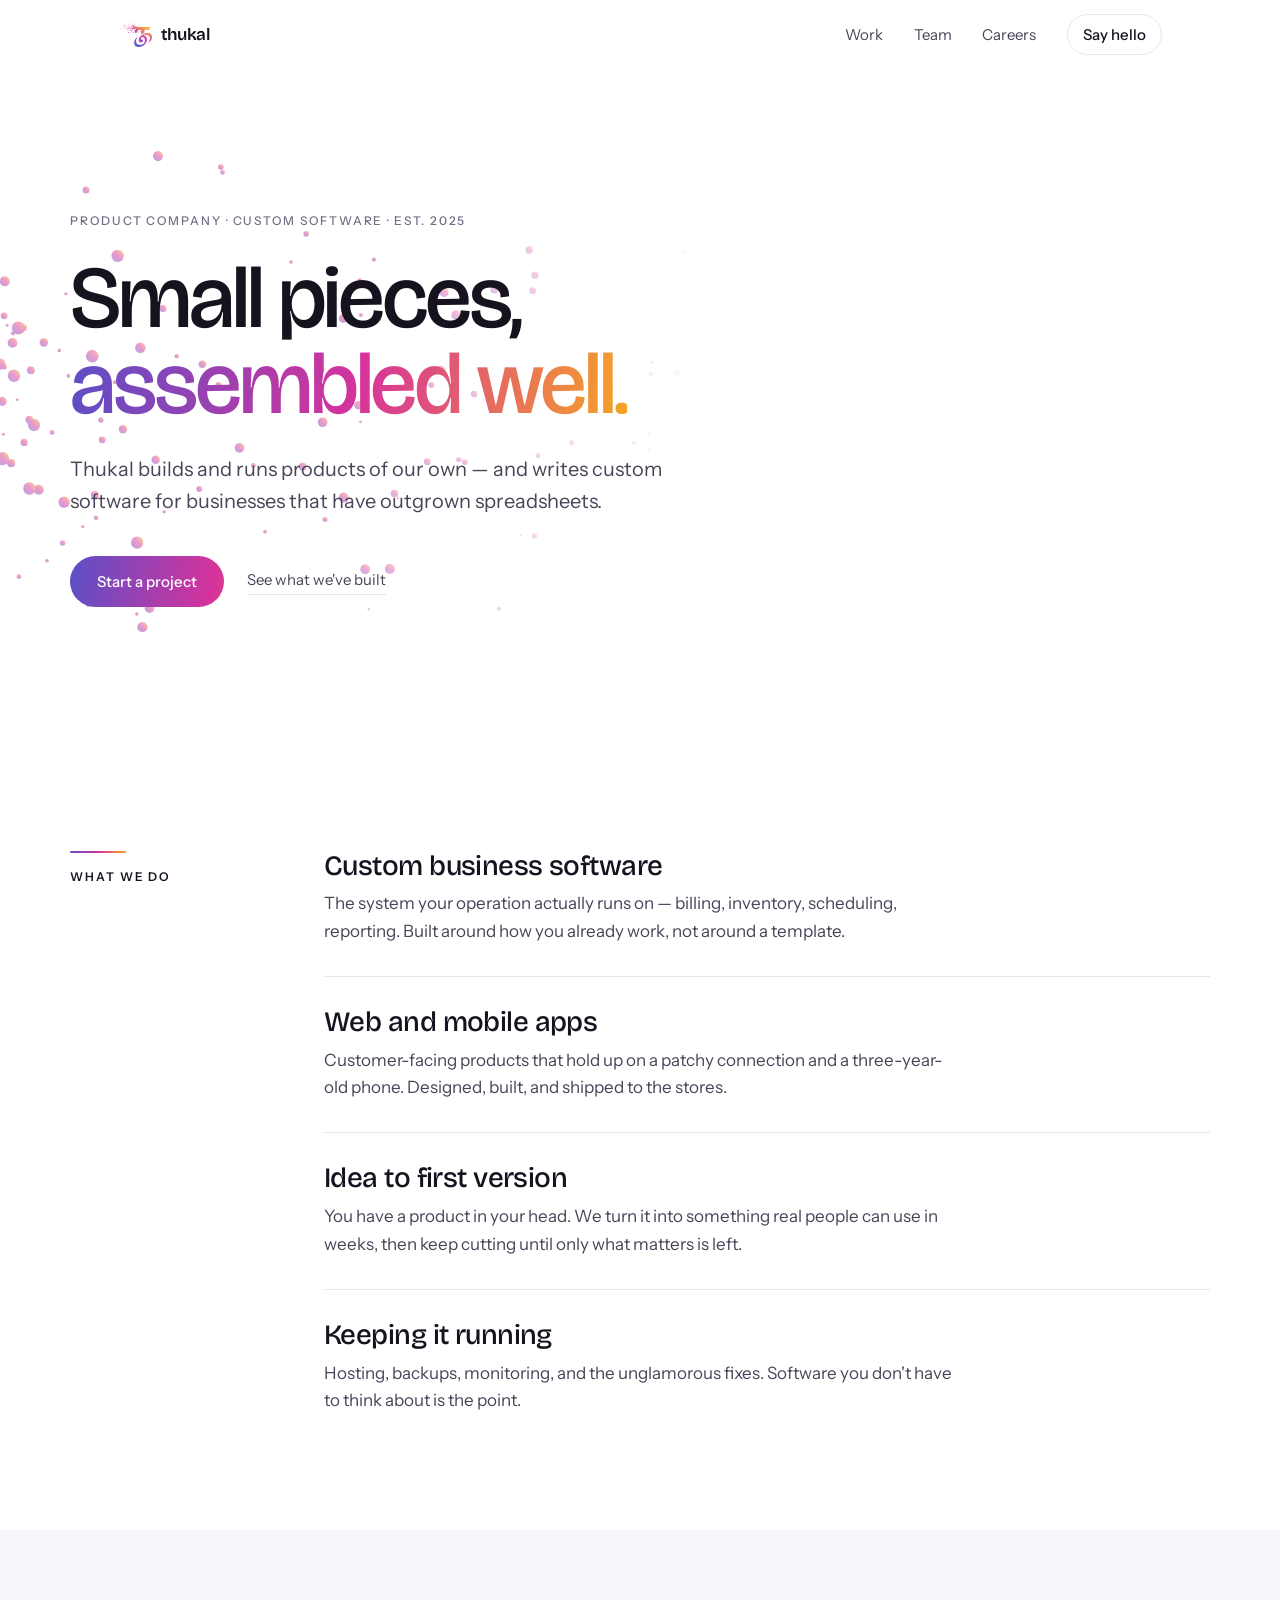
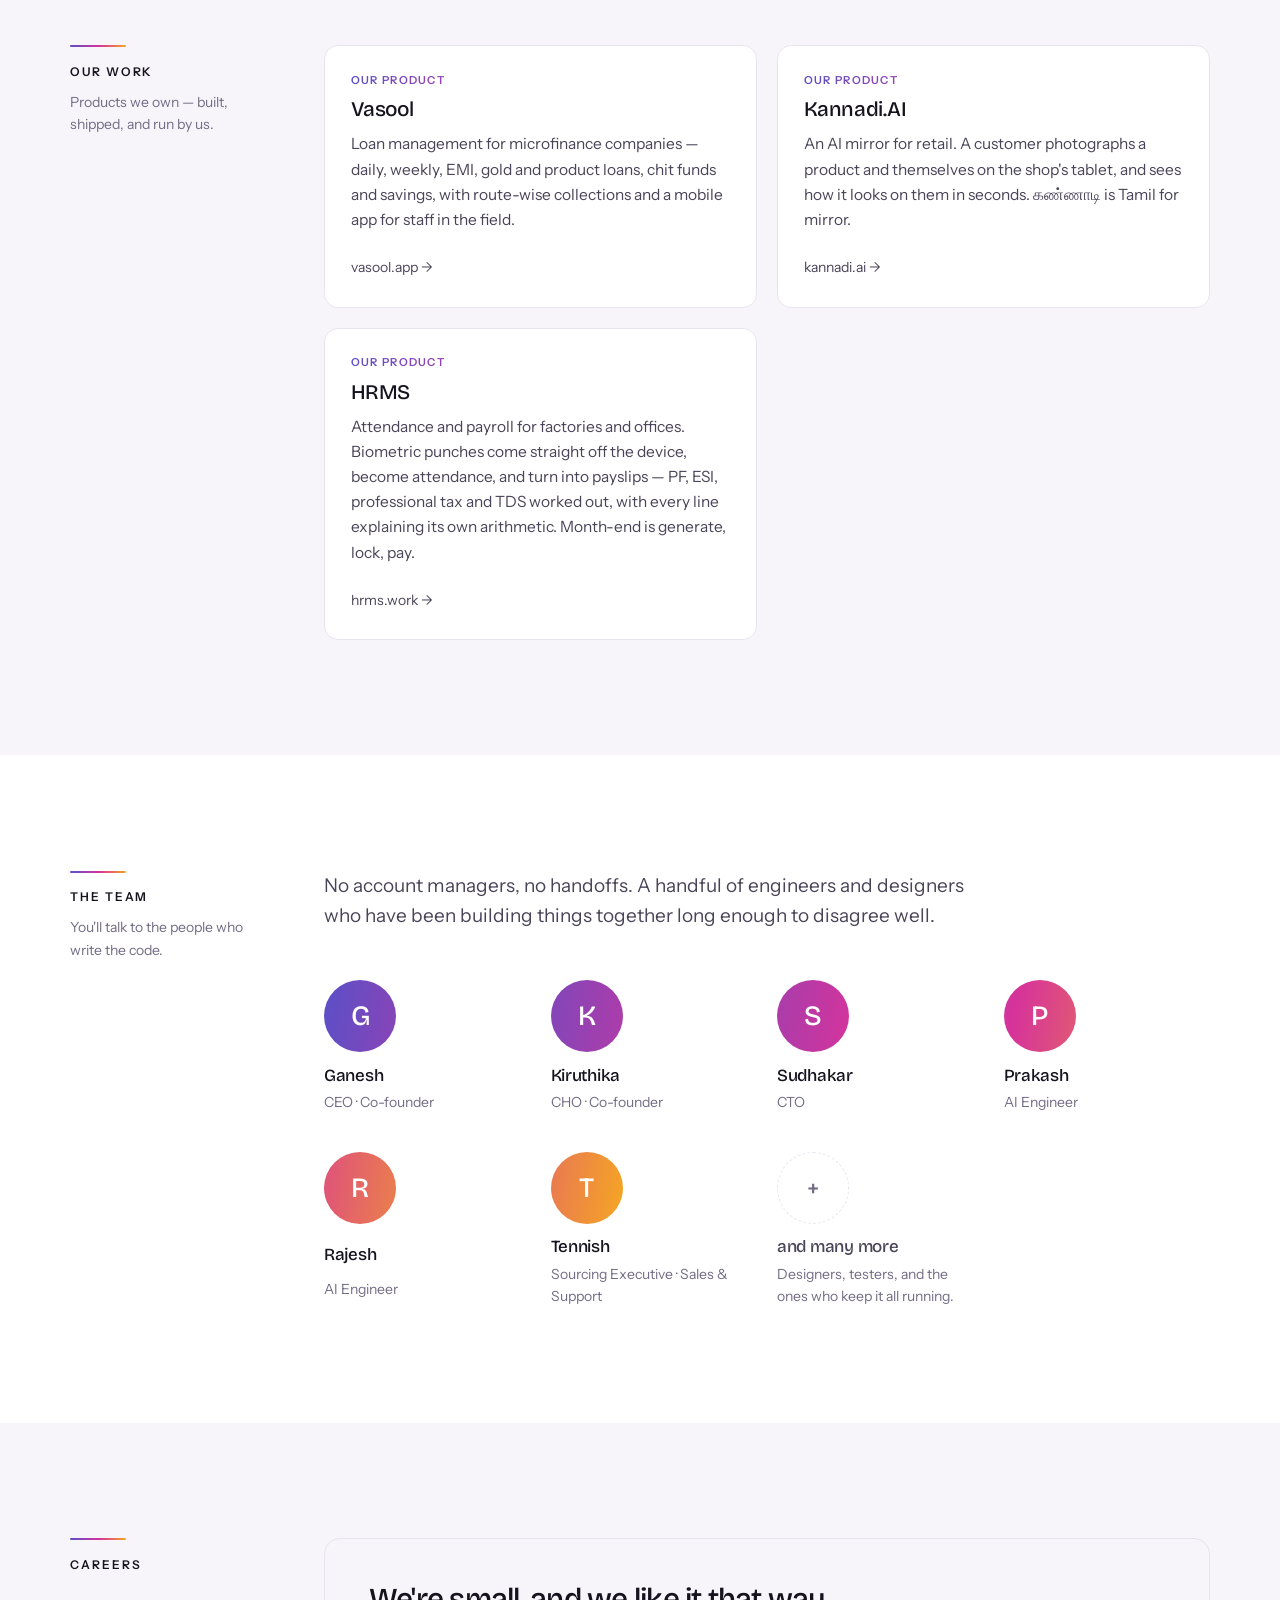
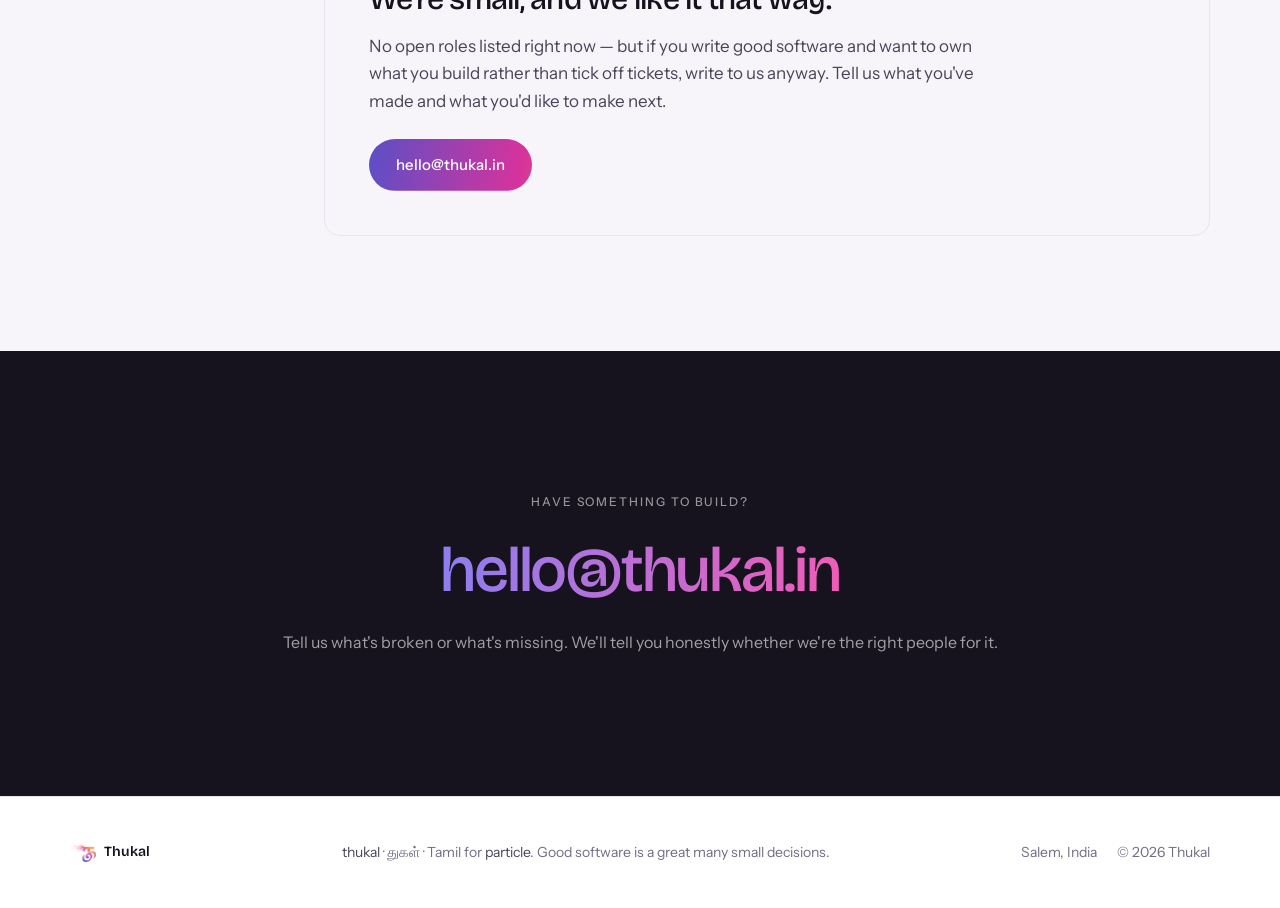
==== commit 5e627397: "updated site" ====
--- a/index.html
+++ b/index.html
@@ -5,11 +5,11 @@
 	<meta http-equiv="X-UA-Compatible" content="IE=edge">
 	<meta name="viewport" content="width=device-width, initial-scale=1">
 
-	<title>Thukal — software studio</title>
-	<meta name="description" content="Thukal is a small software studio. We build custom software for businesses, and ship products of our own.">
-
-	<meta property="og:title" content="Thukal — software studio">
-	<meta property="og:description" content="We build custom software for businesses, and ship products of our own.">
+	<title>Thukal — products &amp; custom software</title>
+	<meta name="description" content="Thukal is a product company and custom software studio. We ship products of our own, and build custom software for businesses.">
+
+	<meta property="og:title" content="Thukal — products &amp; custom software">
+	<meta property="og:description" content="We ship products of our own, and build custom software for businesses.">
 	<meta property="og:type" content="website">
 	<meta property="og:url" content="https://thukal.io/">
 	<meta property="og:image" content="https://thukal.io/images/logo.png">
@@ -65,14 +65,14 @@
 		</div>
 
 		<div class="hero-inner">
-			<p class="eyebrow">Software studio · est. 2019</p>
+			<p class="eyebrow">Product company · custom software · est. 2025</p>
 			<h1 class="hero-title">
 				Small pieces,<br>
 				<em>assembled well.</em>
 			</h1>
 			<p class="hero-lede">
-				Thukal builds custom software for businesses that have outgrown
-				spreadsheets — and ships a handful of products of our own along the way.
+				Thukal builds and runs products of our own — and writes custom software
+				for businesses that have outgrown spreadsheets.
 			</p>
 			<div class="hero-actions">
 				<a class="btn" href="mailto:hello@thukal.in">Start a project</a>
--- a/css/style.css
+++ b/css/style.css
@@ -501,16 +501,19 @@
 	transform: translate(0, 0) scale(1);
 	opacity: 1;
 }
+/* Once the entrance is done, the script drives .dot-wrap directly (cursor
+   push), so the settle transition has to get out of the way. */
+#particles.is-live .dot-wrap { transition: none; }
 
 #particles circle {
 	transform-box: fill-box;
 	transform-origin: center;
-	animation: drift var(--dur) ease-in-out var(--delay) infinite alternate;
+	animation: drift var(--dur) ease-in-out var(--ddelay) infinite alternate;
 }
 
 @keyframes drift {
-	from { transform: translate(0, 0); }
-	to   { transform: translate(var(--driftx), var(--drifty)); }
+	from { transform: translate(0, 0) scale(1); }
+	to   { transform: translate(var(--driftx), var(--drifty)) scale(var(--scale)); }
 }
 
 @media (prefers-reduced-motion: reduce) {
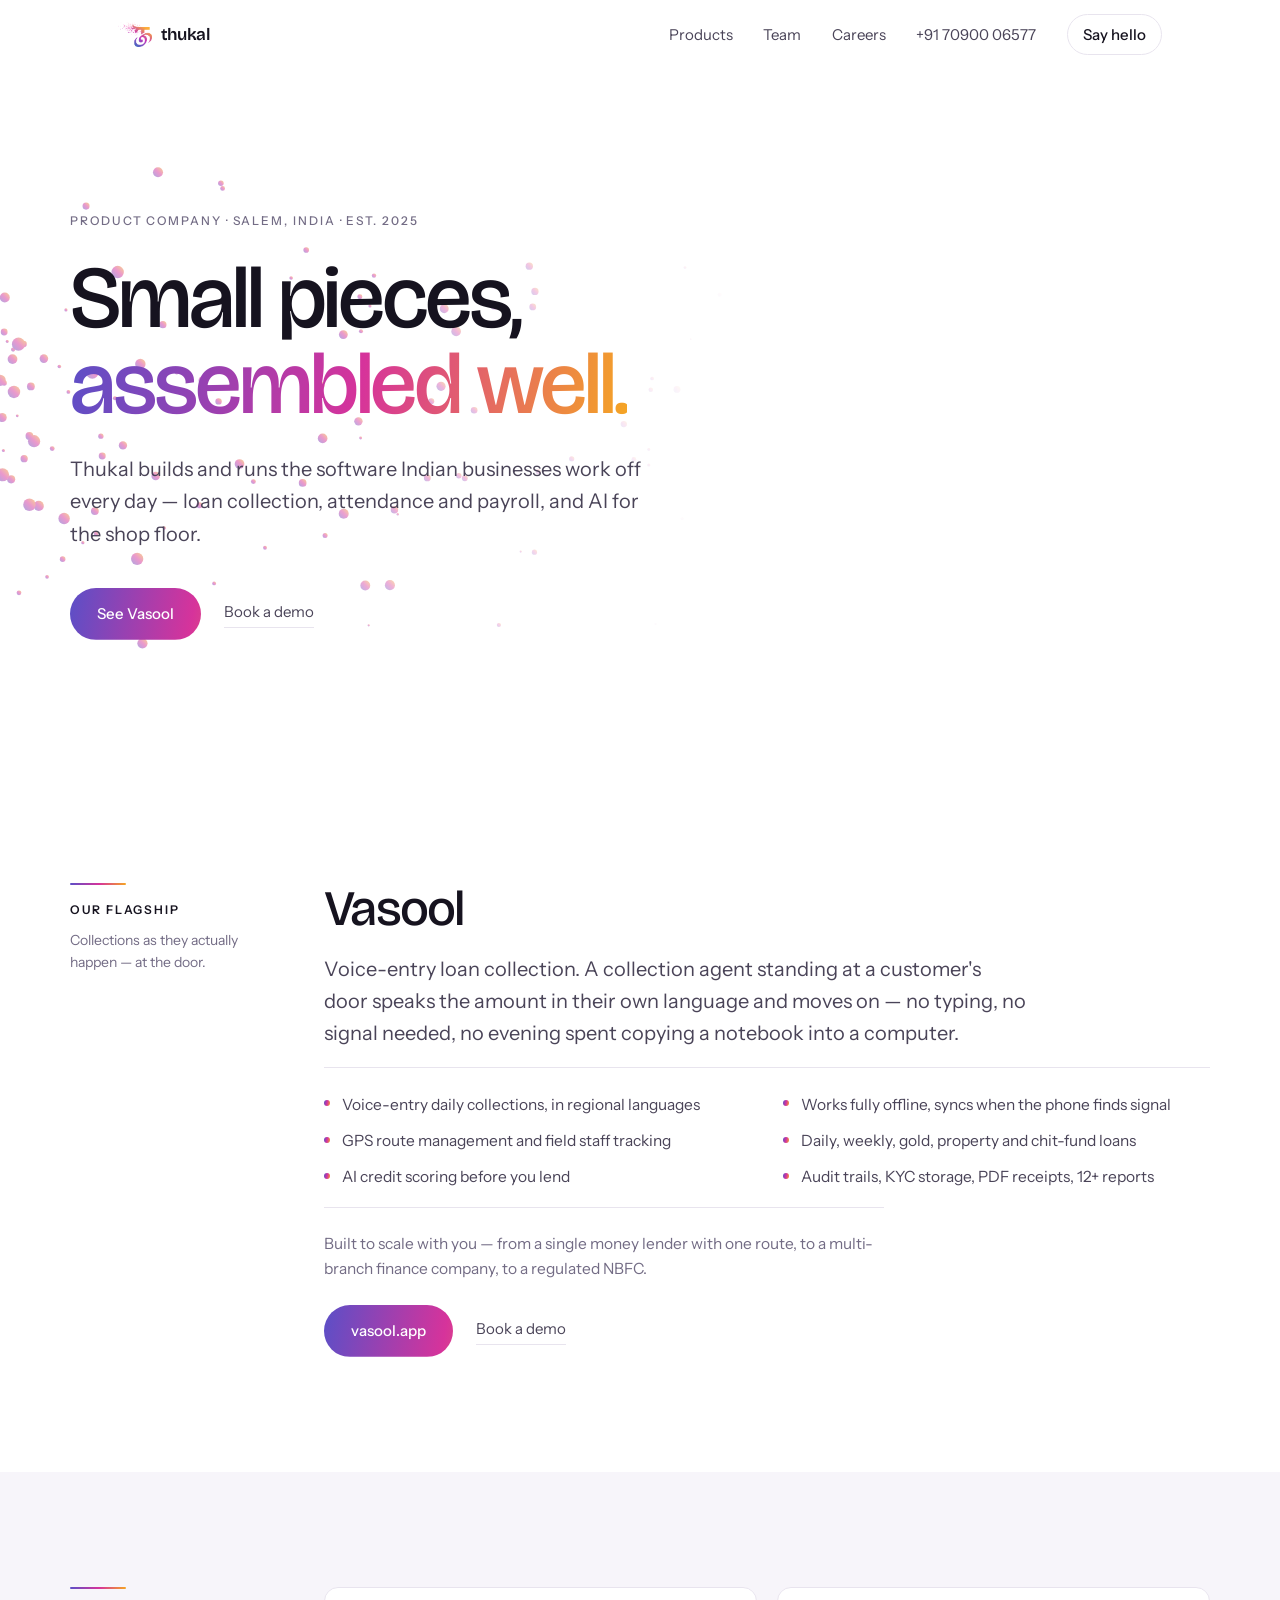
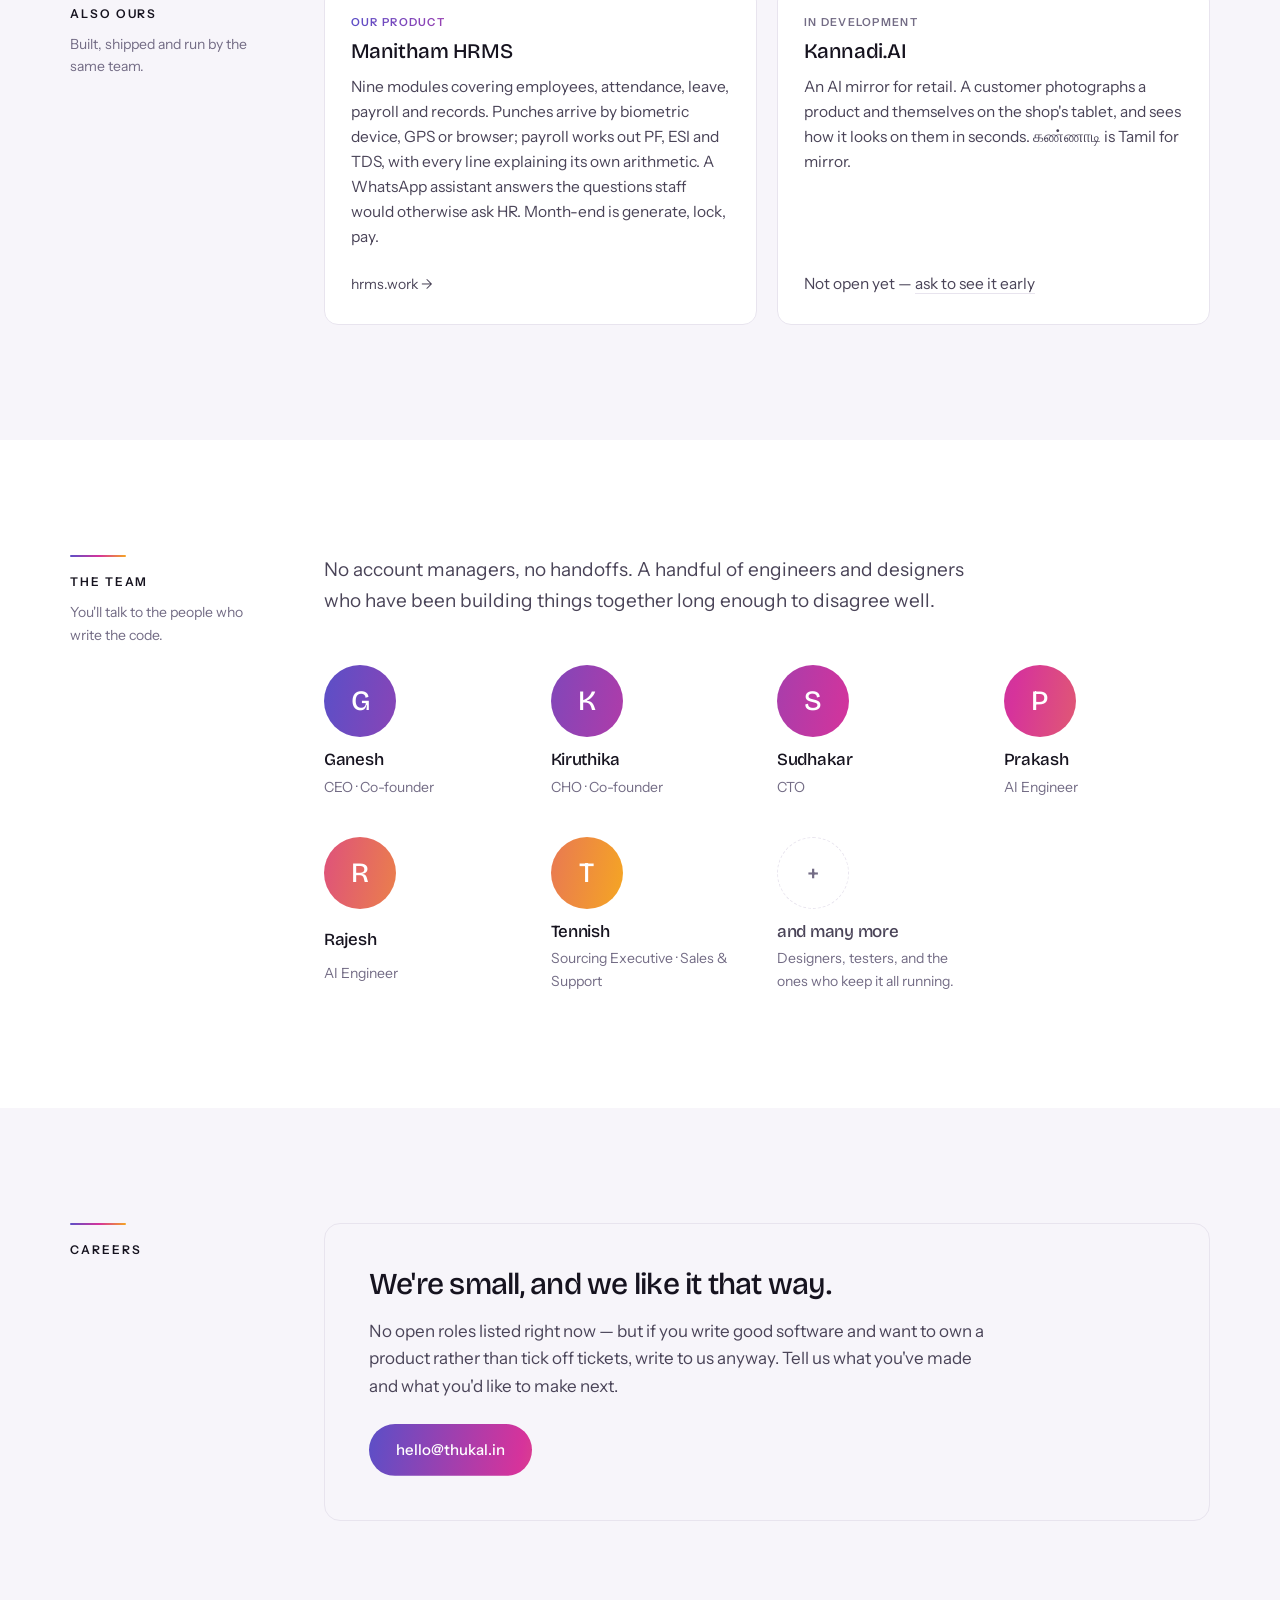
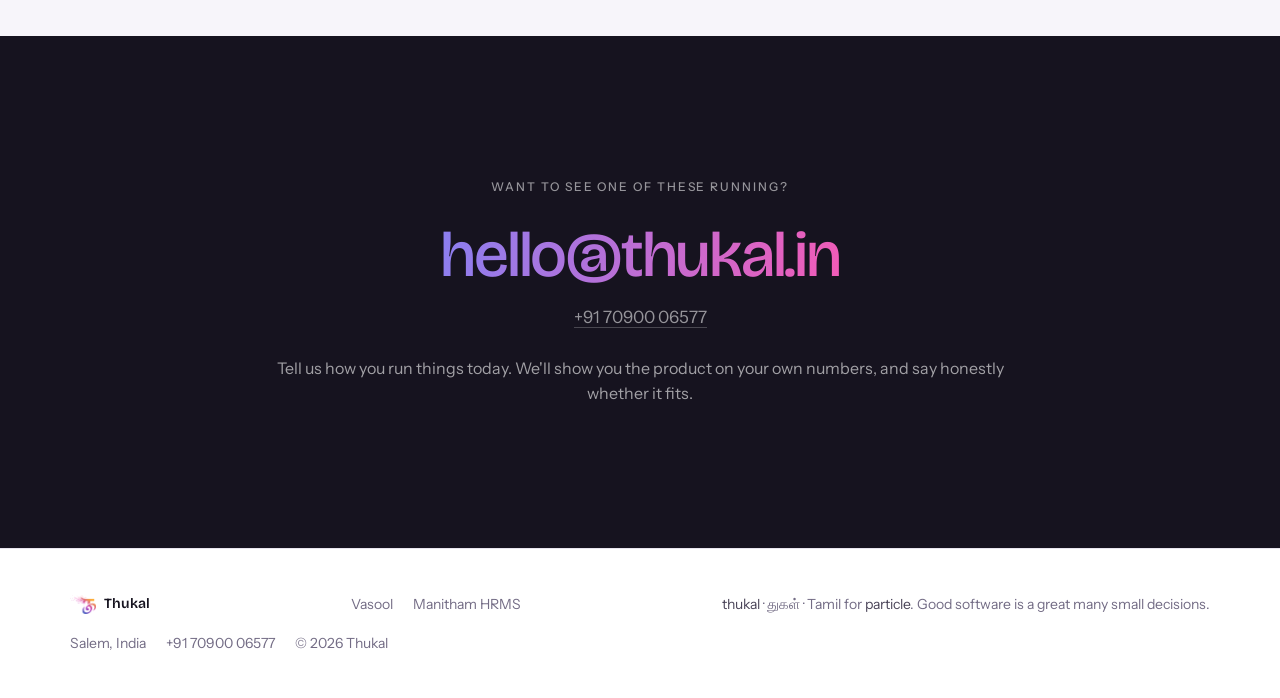
==== commit 71b21170: "Reposition thukal.io as a product company, Vasool first The site read as a custom-software studio: t" ====
--- a/index.html
+++ b/index.html
@@ -5,11 +5,11 @@
 	<meta http-equiv="X-UA-Compatible" content="IE=edge">
 	<meta name="viewport" content="width=device-width, initial-scale=1">
 
-	<title>Thukal — products &amp; custom software</title>
-	<meta name="description" content="Thukal is a product company and custom software studio. We ship products of our own, and build custom software for businesses.">
-
-	<meta property="og:title" content="Thukal — products &amp; custom software">
-	<meta property="og:description" content="We ship products of our own, and build custom software for businesses.">
+	<title>Thukal — software products for Indian business</title>
+	<meta name="description" content="Thukal builds and runs software products for Indian businesses — Vasool for loan collection, Manitham HRMS for attendance and payroll, and Kannadi.AI for retail.">
+
+	<meta property="og:title" content="Thukal — software products for Indian business">
+	<meta property="og:description" content="Vasool for loan collection, Manitham HRMS for attendance and payroll. Products we build, ship and run ourselves.">
 	<meta property="og:type" content="website">
 	<meta property="og:url" content="https://thukal.io/">
 	<meta property="og:image" content="https://thukal.io/images/logo.png">
@@ -28,6 +28,51 @@
 	<link href="https://fonts.googleapis.com/css2?family=Bricolage+Grotesque:opsz,wght@12..96,400;12..96,500;12..96,600&family=Instrument+Sans:wght@400;500;600&display=swap" rel="stylesheet">
 
 	<link rel="stylesheet" href="css/style.css">
+
+	<!-- Ties the three product domains to the parent brand for search engines.
+	     No offers/aggregateRating: no pricing is public, and invented ratings
+	     are a manual-action risk. -->
+	<script type="application/ld+json">
+	{
+		"@context": "https://schema.org",
+		"@type": "Organization",
+		"@id": "https://thukal.io/#organization",
+		"name": "Thukal",
+		"url": "https://thukal.io/",
+		"logo": "https://thukal.io/images/logo.png",
+		"email": "hello@thukal.in",
+		"telephone": "+91-70900-06577",
+		"foundingDate": "2025",
+		"address": {
+			"@type": "PostalAddress",
+			"addressLocality": "Salem",
+			"addressRegion": "Tamil Nadu",
+			"addressCountry": "IN"
+		},
+		"owns": [
+			{
+				"@type": "SoftwareApplication",
+				"name": "Vasool",
+				"url": "https://vasool.app",
+				"applicationCategory": "BusinessApplication",
+				"description": "Voice-entry loan collection for money lenders, finance companies and NBFCs. Works offline, with GPS route tracking and AI credit scoring."
+			},
+			{
+				"@type": "SoftwareApplication",
+				"name": "Manitham HRMS",
+				"url": "https://hrms.work",
+				"applicationCategory": "BusinessApplication",
+				"description": "Attendance, leave and payroll for Indian businesses, with PF, ESI and TDS compliance built in."
+			},
+			{
+				"@type": "SoftwareApplication",
+				"name": "Kannadi.AI",
+				"applicationCategory": "BusinessApplication",
+				"description": "An AI mirror for retail: customers see how a product looks on them in seconds."
+			}
+		]
+	}
+	</script>
 </head>
 <body>
 
@@ -40,9 +85,10 @@
 			<span>thukal</span>
 		</a>
 		<nav class="nav" aria-label="Primary">
-			<a href="#work">Work</a>
+			<a href="#products">Products</a>
 			<a href="#team">Team</a>
 			<a href="#careers">Careers</a>
+			<a class="nav-tel" href="tel:+917090006577"><span class="tel-full">+91 70900 06577</span><span class="tel-short">Call</span></a>
 			<a class="nav-cta" href="mailto:hello@thukal.in">Say hello</a>
 		</nav>
 	</div>
@@ -65,77 +111,87 @@
 		</div>
 
 		<div class="hero-inner">
-			<p class="eyebrow">Product company · custom software · est. 2025</p>
+			<p class="eyebrow">Product company · Salem, India · est. 2025</p>
 			<h1 class="hero-title">
 				Small pieces,<br>
 				<em>assembled well.</em>
 			</h1>
 			<p class="hero-lede">
-				Thukal builds and runs products of our own — and writes custom software
-				for businesses that have outgrown spreadsheets.
+				Thukal builds and runs the software Indian businesses work off every day —
+				loan collection, attendance and payroll, and AI for the shop floor.
 			</p>
 			<div class="hero-actions">
-				<a class="btn" href="mailto:hello@thukal.in">Start a project</a>
-				<a class="btn-quiet" href="#work">See what we've built</a>
-			</div>
-		</div>
-	</section>
-
-	<!-- ───────────────────────────  SERVICES  ─────────────────────────── -->
-	<section class="band" id="services">
+				<a class="btn" href="#vasool">See Vasool</a>
+				<a class="btn-quiet" href="mailto:hello@thukal.in?subject=Demo%20request">Book a demo</a>
+			</div>
+		</div>
+	</section>
+
+	<!-- ───────────────────────────  FLAGSHIP  ─────────────────────────── -->
+	<section class="band" id="vasool">
 		<div class="band-inner">
 			<div class="rail">
-				<h2 class="rail-label">What we do</h2>
+				<h2 class="rail-label">Our flagship</h2>
+				<p class="rail-note">Collections as they actually happen — at the door.</p>
 			</div>
 			<div class="col">
-				<ul class="services">
-					<li class="service">
-						<h3>Custom business software</h3>
-						<p>The system your operation actually runs on — billing, inventory, scheduling, reporting. Built around how you already work, not around a template.</p>
-					</li>
-					<li class="service">
-						<h3>Web and mobile apps</h3>
-						<p>Customer-facing products that hold up on a patchy connection and a three-year-old phone. Designed, built, and shipped to the stores.</p>
-					</li>
-					<li class="service">
-						<h3>Idea to first version</h3>
-						<p>You have a product in your head. We turn it into something real people can use in weeks, then keep cutting until only what matters is left.</p>
-					</li>
-					<li class="service">
-						<h3>Keeping it running</h3>
-						<p>Hosting, backups, monitoring, and the unglamorous fixes. Software you don't have to think about is the point.</p>
-					</li>
-				</ul>
-			</div>
-		</div>
-	</section>
-
-	<!-- ───────────────────────────  WORK  ─────────────────────────── -->
-	<section class="band band-mist" id="work">
+				<div class="flagship">
+					<div class="flagship-copy">
+						<h3 class="flagship-name">Vasool</h3>
+						<p class="flagship-lede">
+							Voice-entry loan collection. A collection agent standing at a
+							customer's door speaks the amount in their own language and moves
+							on — no typing, no signal needed, no evening spent copying a
+							notebook into a computer.
+						</p>
+
+						<ul class="caps">
+							<li>Voice-entry daily collections, in regional languages</li>
+							<li>Works fully offline, syncs when the phone finds signal</li>
+							<li>GPS route management and field staff tracking</li>
+							<li>Daily, weekly, gold, property and chit-fund loans</li>
+							<li>AI credit scoring before you lend</li>
+							<li>Audit trails, KYC storage, PDF receipts, 12+ reports</li>
+						</ul>
+
+						<p class="flagship-who">
+							Built to scale with you — from a single money lender with one
+							route, to a multi-branch finance company, to a regulated NBFC.
+						</p>
+
+						<div class="flagship-actions">
+							<a class="btn" href="https://vasool.app">vasool.app</a>
+							<a class="btn-quiet" href="mailto:hello@thukal.in?subject=Vasool%20demo">Book a demo</a>
+						</div>
+					</div>
+
+					<!-- Product shot goes here. Swap this comment for:
+					     <div class="shot"><img src="images/vasool-app.png" alt="The Vasool collection screen, showing a route's customers for the day" width="520" height="640"></div> -->
+				</div>
+			</div>
+		</div>
+	</section>
+
+	<!-- ───────────────────────────  PRODUCTS  ─────────────────────────── -->
+	<section class="band band-mist" id="products">
 		<div class="band-inner">
 			<div class="rail">
-				<h2 class="rail-label">Our work</h2>
-				<p class="rail-note">Products we own — built, shipped, and run by us.</p>
+				<h2 class="rail-label">Also ours</h2>
+				<p class="rail-note">Built, shipped and run by the same team.</p>
 			</div>
 			<div class="col">
 				<ul class="work">
 					<li class="card">
 						<span class="tag tag-product">Our product</span>
-						<h3>Vasool</h3>
-						<p>Loan management for microfinance companies — daily, weekly, EMI, gold and product loans, chit funds and savings, with route-wise collections and a mobile app for staff in the field.</p>
-						<a class="card-link" href="https://vasool.app">vasool.app</a>
+						<h3>Manitham HRMS</h3>
+						<p>Nine modules covering employees, attendance, leave, payroll and records. Punches arrive by biometric device, GPS or browser; payroll works out PF, ESI and TDS, with every line explaining its own arithmetic. A WhatsApp assistant answers the questions staff would otherwise ask HR. Month-end is generate, lock, pay.</p>
+						<a class="card-link" href="https://hrms.work">hrms.work</a>
 					</li>
 					<li class="card">
-						<span class="tag tag-product">Our product</span>
+						<span class="tag tag-soon">In development</span>
 						<h3>Kannadi.AI</h3>
 						<p>An AI mirror for retail. A customer photographs a product and themselves on the shop's tablet, and sees how it looks on them in seconds. <span lang="ta">கண்ணாடி</span> is Tamil for mirror.</p>
-						<a class="card-link" href="https://kannadi.ai">kannadi.ai</a>
-					</li>
-					<li class="card">
-						<span class="tag tag-product">Our product</span>
-						<h3>HRMS</h3>
-						<p>Attendance and payroll for factories and offices. Biometric punches come straight off the device, become attendance, and turn into payslips — PF, ESI, professional tax and TDS worked out, with every line explaining its own arithmetic. Month-end is generate, lock, pay.</p>
-						<a class="card-link" href="https://hrms.work">hrms.work</a>
+						<p class="card-note">Not open yet — <a href="mailto:hello@thukal.in?subject=Kannadi.AI">ask to see it early</a></p>
 					</li>
 				</ul>
 			</div>
@@ -209,7 +265,7 @@
 					<h3>We're small, and we like it that way.</h3>
 					<p>
 						No open roles listed right now — but if you write good software and want
-						to own what you build rather than tick off tickets, write to us anyway.
+						to own a product rather than tick off tickets, write to us anyway.
 						Tell us what you've made and what you'd like to make next.
 					</p>
 					<a class="btn" href="mailto:hello@thukal.in?subject=Working%20at%20Thukal">hello@thukal.in</a>
@@ -221,9 +277,10 @@
 	<!-- ───────────────────────────  CONTACT  ─────────────────────────── -->
 	<section class="contact" id="contact">
 		<div class="contact-inner">
-			<p class="eyebrow">Have something to build?</p>
-			<a class="contact-mail" href="mailto:hello@thukal.in">hello@thukal.in</a>
-			<p class="contact-note">Tell us what's broken or what's missing. We'll tell you honestly whether we're the right people for it.</p>
+			<p class="eyebrow">Want to see one of these running?</p>
+			<a class="contact-mail" href="mailto:hello@thukal.in?subject=Demo%20request">hello@thukal.in</a>
+			<p class="contact-phone"><a href="tel:+917090006577">+91 70900 06577</a></p>
+			<p class="contact-note">Tell us how you run things today. We'll show you the product on your own numbers, and say honestly whether it fits.</p>
 		</div>
 	</section>
 
@@ -235,16 +292,25 @@
 			<img src="images/logo.png" alt="" width="26" height="20">
 			<span>Thukal</span>
 		</p>
+		<p class="footer-products">
+			<a href="https://vasool.app">Vasool</a>
+			<a href="https://hrms.work">Manitham HRMS</a>
+		</p>
 		<p class="footer-meaning">
 			<em>thukal</em> · <span lang="ta">துகள்</span> · Tamil for <em>particle</em>. Good software is a great many small decisions.
 		</p>
 		<p class="footer-meta">
 			<span>Salem, India</span>
+			<a href="tel:+917090006577">+91 70900 06577</a>
 			<span>&copy; <span id="year">2026</span> Thukal</span>
 		</p>
 	</div>
 </footer>
 
 <script src="js/particles.js" defer></script>
+
+<!-- Cloudflare Web Analytics. PLACEHOLDER TOKEN — reports nothing until the
+     real beacon token from the Cloudflare dashboard replaces CF_BEACON_TOKEN. -->
+<script defer src="https://static.cloudflareinsights.com/beacon.min.js" data-cf-beacon='{"token": "CF_BEACON_TOKEN"}'></script>
 </body>
 </html>
--- a/css/style.css
+++ b/css/style.css
@@ -127,6 +127,10 @@
 }
 .nav a { color: var(--ink-2); transition: color .18s ease; }
 .nav a:hover { color: var(--ink); }
+
+/* The tel: link is the one nav item worth keeping on a phone — it survives
+   the small-screen rule below, shortened to "Call". */
+.nav-tel .tel-short { display: none; }
 
 .nav a.nav-cta {
 	color: var(--ink);
@@ -271,24 +275,86 @@
 	.rail { position: sticky; top: 5.5rem; align-self: start; }
 }
 
-/* ── services ──────────────────────────────────────────────────────────── */
-
-.service {
-	padding: 1.9rem 0;
+/* ── flagship ──────────────────────────────────────────────────────────── */
+
+.flagship {
+	display: grid;
+	gap: clamp(2rem, 4vw, 3.25rem);
+	align-items: start;
+}
+/* Two columns only once there is actually a .shot to fill the second one —
+   otherwise the copy would be squeezed into half a screen beside nothing.
+   Browsers without :has() simply keep the single-column stack. The 1100px
+   floor is later than the 900px rail breakpoint: the rail takes 190px first. */
+@media (min-width: 1100px) {
+	.flagship:has(.shot) { grid-template-columns: minmax(0, 1fr) minmax(0, 19rem); }
+}
+
+.flagship-copy { display: grid; gap: 1.1rem; }
+
+.flagship-name {
+	font-size: clamp(2.1rem, 5.5vw, 3.1rem);
+	letter-spacing: -.035em;
+	line-height: 1.05;
+}
+
+.flagship-lede {
+	font-size: clamp(1.0625rem, 1.9vw, 1.25rem);
+	color: var(--ink-2);
+	max-width: 54ch;
+}
+
+/* Capabilities. The gradient shows up here only as the 6px marker — the same
+   restraint as .rail-label::before and .card::before. */
+.caps {
+	display: grid;
+	gap: .7rem 2rem;
+	padding-top: 1.45rem;
 	border-top: 1px solid var(--line);
-	display: grid;
-	gap: .55rem;
-}
-.service:first-child { border-top: 0; padding-top: 0; }
-.service:last-child { padding-bottom: 0; }
-
-.service h3 {
-	font-size: clamp(1.35rem, 2.4vw, 1.75rem);
-	letter-spacing: -.02em;
-}
-.service p {
+}
+@media (min-width: 720px) {
+	.caps { grid-template-columns: repeat(2, minmax(0, 1fr)); }
+}
+.caps li {
+	position: relative;
+	padding-left: 1.15rem;
+	font-size: .9688rem;
 	color: var(--ink-2);
-	max-width: 58ch;
+}
+.caps li::before {
+	content: "";
+	position: absolute;
+	left: 0;
+	top: .55rem;
+	width: 6px;
+	height: 6px;
+	border-radius: 50%;
+	background: var(--grad);
+}
+
+.flagship-who {
+	padding-top: 1.45rem;
+	border-top: 1px solid var(--line);
+	color: var(--ink-3);
+	font-size: .9688rem;
+	max-width: 56ch;
+}
+
+.flagship-actions {
+	margin-top: .4rem;
+	display: flex;
+	flex-wrap: wrap;
+	align-items: center;
+	gap: 1.4rem;
+}
+
+/* Frame for the product shot — borrows the card's border and radius so the
+   flagship and the cards below it read as one family. */
+.shot {
+	border: 1px solid var(--line);
+	border-radius: 14px;
+	overflow: hidden;
+	background: var(--mist);
 }
 
 /* ── work ──────────────────────────────────────────────────────────────── */
@@ -338,6 +404,10 @@
 	color: transparent;
 }
 
+/* Status, not a badge: no gradient clip, so an unfinished product cannot
+   out-shout a shipped one. */
+.tag-soon { color: var(--ink-3); }
+
 .card h3 { font-size: 1.3rem; letter-spacing: -.02em; }
 .card p { color: var(--ink-2); font-size: .9688rem; }
 
@@ -350,6 +420,17 @@
 }
 .card-link::after { content: " →"; }
 .card-link:hover { color: var(--magenta-deep); }
+
+/* Stands in for .card-link where there is nowhere to send people yet. Same
+   margin-top: auto, so card footers still line up across the grid. */
+.card-note {
+	margin-top: auto;
+	padding-top: .9rem;
+	font-size: .875rem;
+	color: var(--ink-3);
+}
+.card-note a { border-bottom: 1px solid var(--line); }
+.card-note a:hover { color: var(--magenta-deep); border-bottom-color: currentColor; }
 
 /* ── team ──────────────────────────────────────────────────────────────── */
 
@@ -450,6 +531,14 @@
 }
 .contact-mail:hover { background-position: 100% 50%; }
 
+.contact-phone {
+	margin-top: .85rem;
+	font-size: 1.0625rem;
+	color: rgba(255, 255, 255, .55);
+}
+.contact-phone a { border-bottom: 1px solid rgba(255, 255, 255, .22); }
+.contact-phone a:hover { color: #fff; border-bottom-color: rgba(255, 255, 255, .5); }
+
 .contact-note {
 	margin-top: 1.5rem;
 	color: rgba(255, 255, 255, .6);
@@ -484,6 +573,10 @@
 }
 .footer-name img { width: 26px; height: auto; }
 
+.footer-products { display: flex; flex-wrap: wrap; gap: 1.25rem; }
+.footer-products a { transition: color .18s ease; }
+.footer-products a:hover { color: var(--ink); }
+
 .footer-meaning em { font-style: normal; color: var(--ink-2); }
 
 .footer-meta { display: flex; flex-wrap: wrap; gap: 1.25rem; }
@@ -531,6 +624,8 @@
 
 @media (max-width: 640px) {
 	.hero-field { width: 100%; opacity: .3; }
-	.nav a:not(.nav-cta) { display: none; }
+	.nav a:not(.nav-cta):not(.nav-tel) { display: none; }
+	.nav-tel .tel-full { display: none; }
+	.nav-tel .tel-short { display: inline; }
 	.footer-inner { flex-direction: column; align-items: flex-start; }
 }
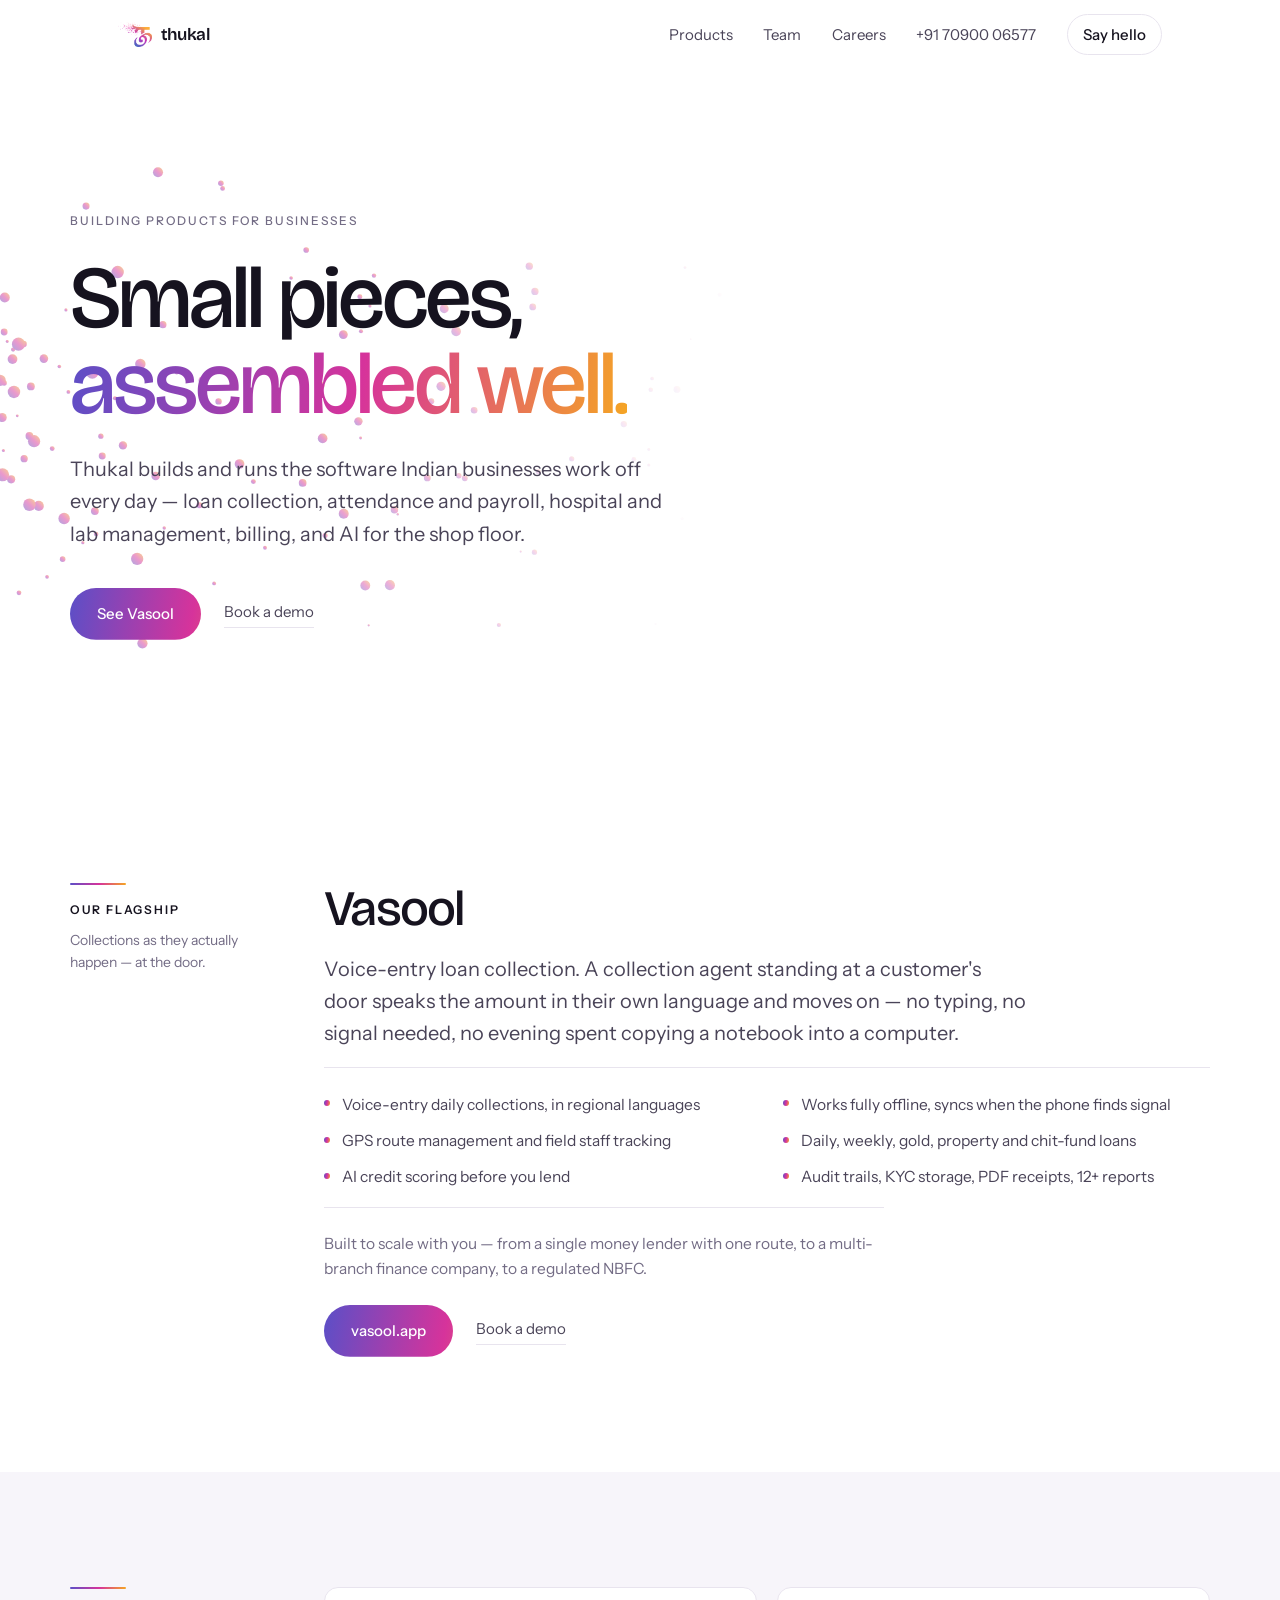
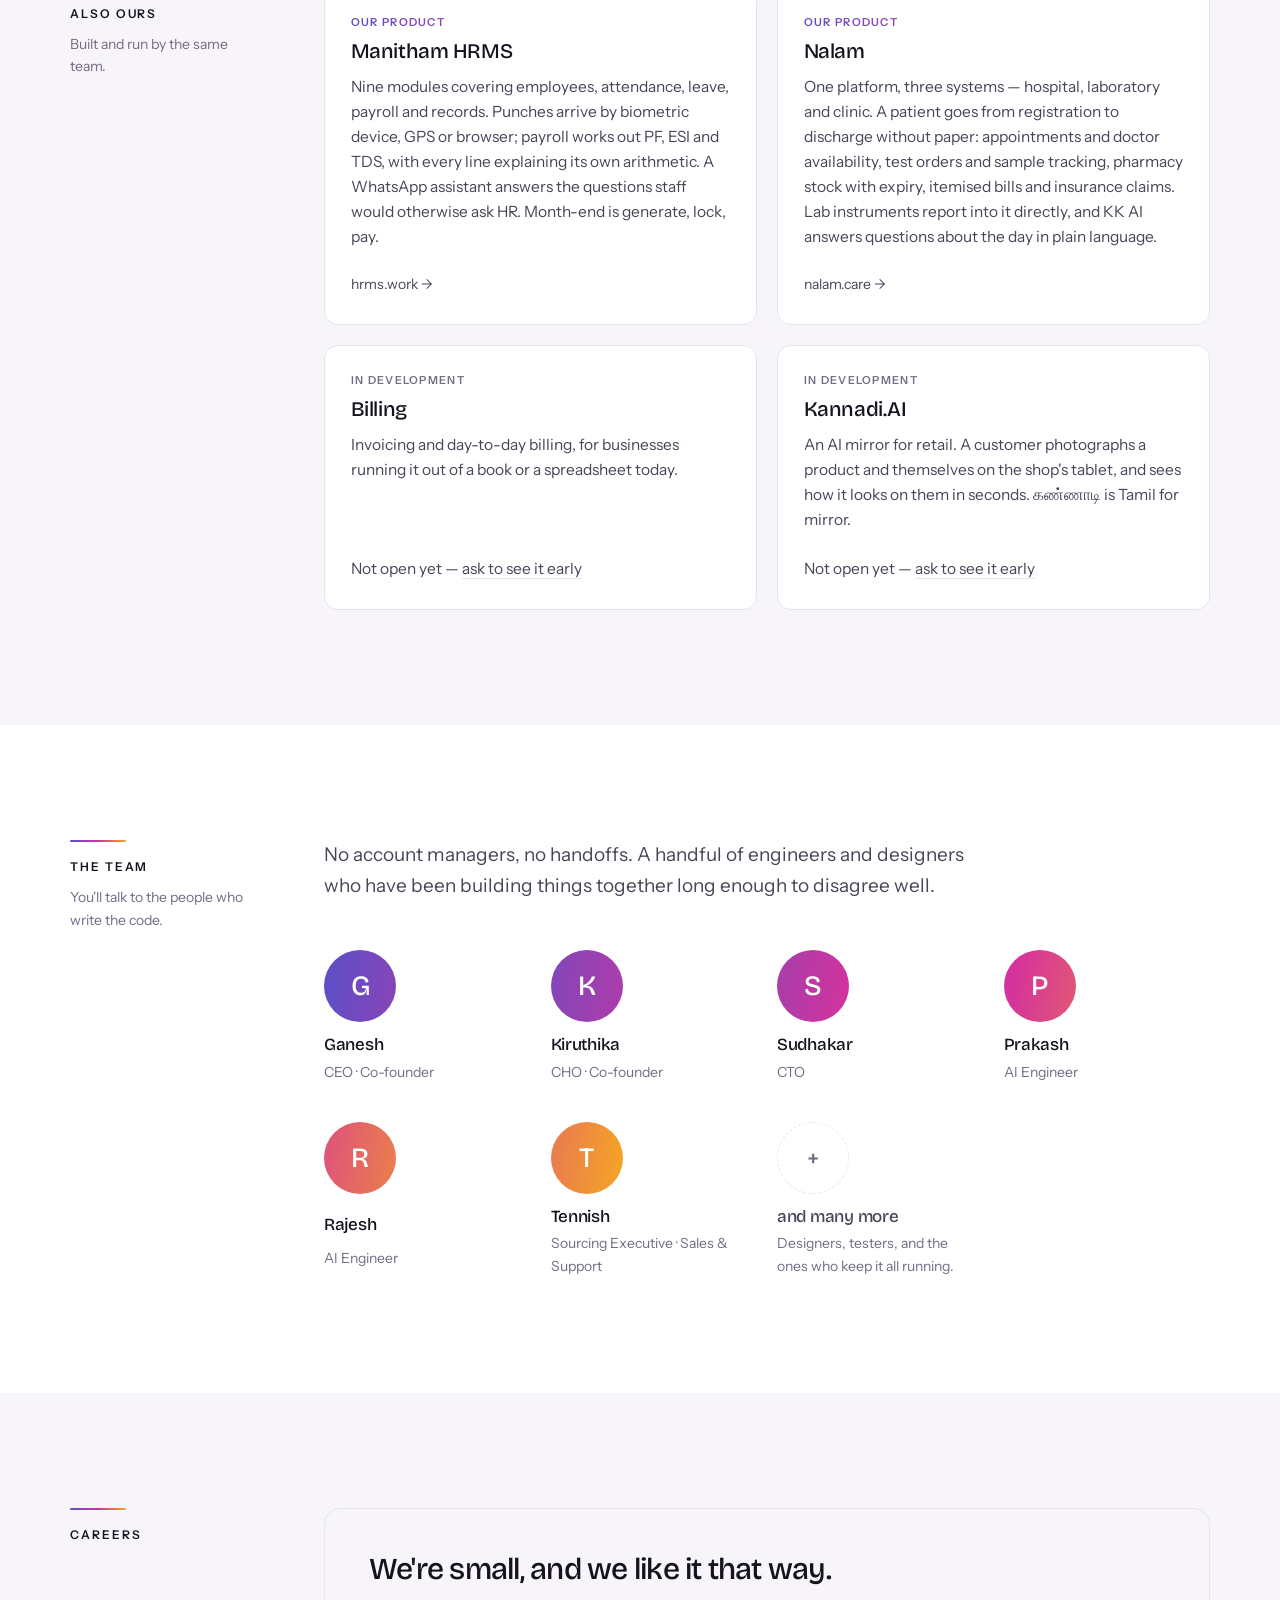
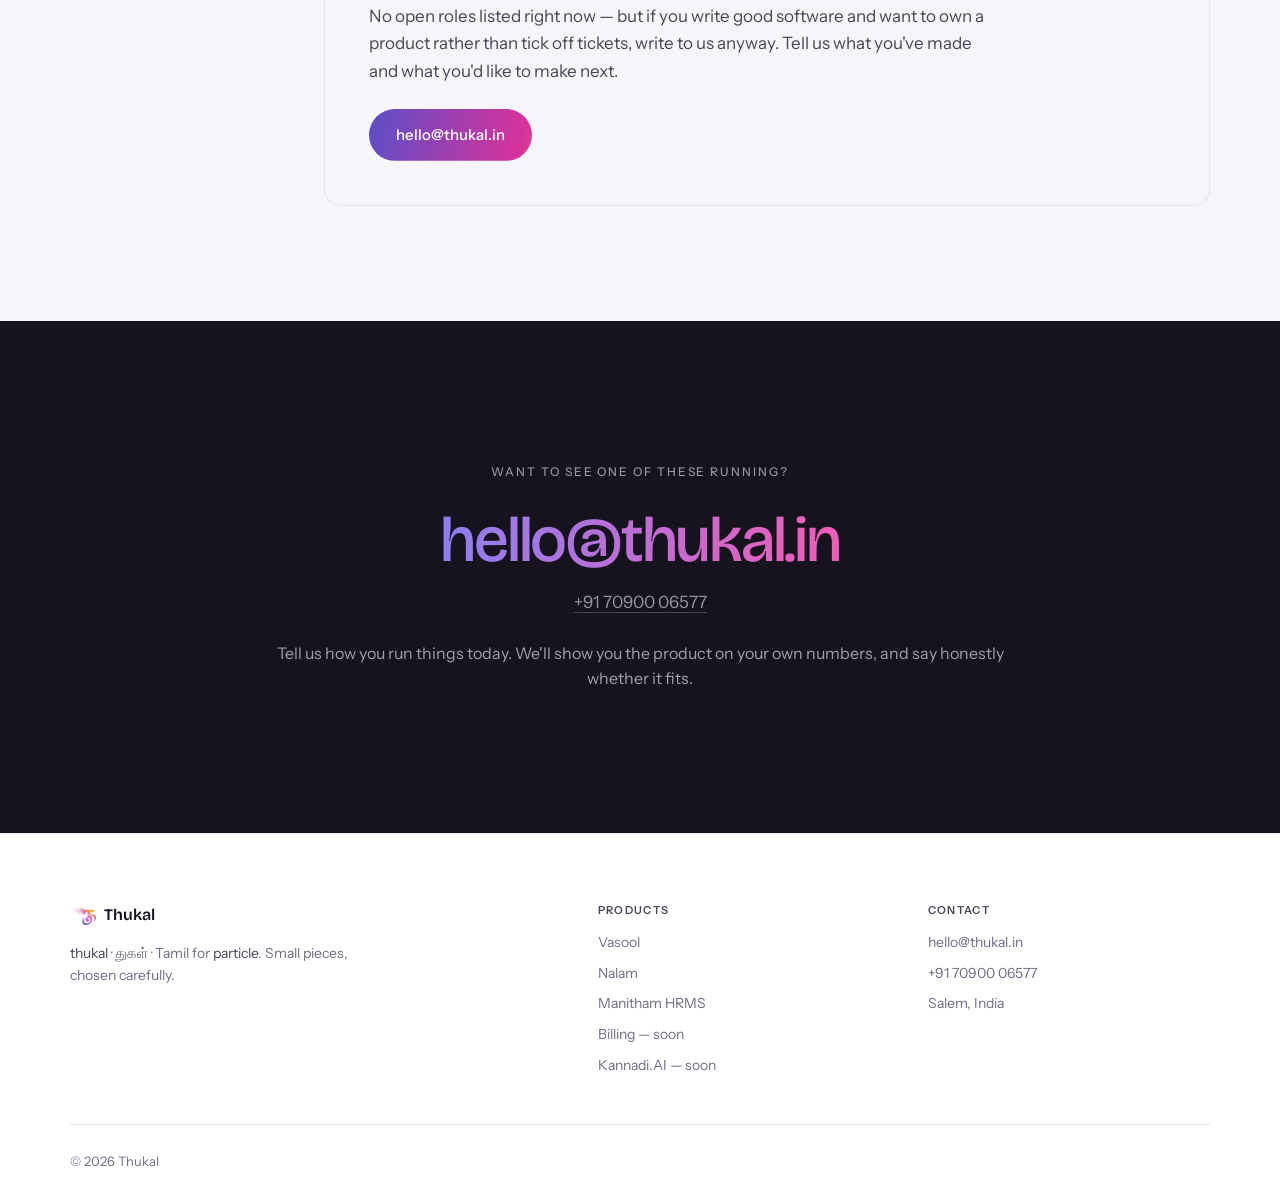
==== commit 9455d913: "Add Nalam and Billing, adopt the brand tagline, rebuild the footer Four things, all content and layo" ====
--- a/index.html
+++ b/index.html
@@ -6,10 +6,10 @@
 	<meta name="viewport" content="width=device-width, initial-scale=1">
 
 	<title>Thukal — software products for Indian business</title>
-	<meta name="description" content="Thukal builds and runs software products for Indian businesses — Vasool for loan collection, Manitham HRMS for attendance and payroll, and Kannadi.AI for retail.">
+	<meta name="description" content="Thukal builds and runs software products for Indian businesses — Vasool for loan collection, Nalam for hospitals and labs, Manitham HRMS for attendance and payroll, and Kannadi.AI for retail.">
 
 	<meta property="og:title" content="Thukal — software products for Indian business">
-	<meta property="og:description" content="Vasool for loan collection, Manitham HRMS for attendance and payroll. Products we build, ship and run ourselves.">
+	<meta property="og:description" content="Vasool for loan collection, Nalam for hospitals and labs, Manitham HRMS for attendance and payroll. Products we build, ship and run ourselves.">
 	<meta property="og:type" content="website">
 	<meta property="og:url" content="https://thukal.io/">
 	<meta property="og:image" content="https://thukal.io/images/logo.png">
@@ -42,6 +42,7 @@
 		"logo": "https://thukal.io/images/logo.png",
 		"email": "hello@thukal.in",
 		"telephone": "+91-70900-06577",
+		"slogan": "Building products for businesses",
 		"foundingDate": "2025",
 		"address": {
 			"@type": "PostalAddress",
@@ -66,6 +67,13 @@
 			},
 			{
 				"@type": "SoftwareApplication",
+				"name": "Nalam",
+				"url": "https://nalam.care",
+				"applicationCategory": "HealthApplication",
+				"description": "Hospital, laboratory and clinic management — patients, appointments, lab orders, pharmacy stock, billing and insurance claims, with direct lab instrument integration."
+			},
+			{
+				"@type": "SoftwareApplication",
 				"name": "Kannadi.AI",
 				"applicationCategory": "BusinessApplication",
 				"description": "An AI mirror for retail: customers see how a product looks on them in seconds."
@@ -111,14 +119,15 @@
 		</div>
 
 		<div class="hero-inner">
-			<p class="eyebrow">Product company · Salem, India · est. 2025</p>
+			<p class="eyebrow">Building products for businesses</p>
 			<h1 class="hero-title">
 				Small pieces,<br>
 				<em>assembled well.</em>
 			</h1>
 			<p class="hero-lede">
 				Thukal builds and runs the software Indian businesses work off every day —
-				loan collection, attendance and payroll, and AI for the shop floor.
+				loan collection, attendance and payroll, hospital and lab management,
+				billing, and AI for the shop floor.
 			</p>
 			<div class="hero-actions">
 				<a class="btn" href="#vasool">See Vasool</a>
@@ -177,7 +186,7 @@
 		<div class="band-inner">
 			<div class="rail">
 				<h2 class="rail-label">Also ours</h2>
-				<p class="rail-note">Built, shipped and run by the same team.</p>
+				<p class="rail-note">Built and run by the same team.</p>
 			</div>
 			<div class="col">
 				<ul class="work">
@@ -186,6 +195,18 @@
 						<h3>Manitham HRMS</h3>
 						<p>Nine modules covering employees, attendance, leave, payroll and records. Punches arrive by biometric device, GPS or browser; payroll works out PF, ESI and TDS, with every line explaining its own arithmetic. A WhatsApp assistant answers the questions staff would otherwise ask HR. Month-end is generate, lock, pay.</p>
 						<a class="card-link" href="https://hrms.work">hrms.work</a>
+					</li>
+					<li class="card">
+						<span class="tag tag-product">Our product</span>
+						<h3>Nalam</h3>
+						<p>One platform, three systems — hospital, laboratory and clinic. A patient goes from registration to discharge without paper: appointments and doctor availability, test orders and sample tracking, pharmacy stock with expiry, itemised bills and insurance claims. Lab instruments report into it directly, and KK AI answers questions about the day in plain language.</p>
+						<a class="card-link" href="https://nalam.care">nalam.care</a>
+					</li>
+					<li class="card">
+						<span class="tag tag-soon">In development</span>
+						<h3>Billing</h3>
+						<p>Invoicing and day-to-day billing, for businesses running it out of a book or a spreadsheet today.</p>
+						<p class="card-note">Not open yet — <a href="mailto:hello@thukal.in?subject=Billing%20software">ask to see it early</a></p>
 					</li>
 					<li class="card">
 						<span class="tag tag-soon">In development</span>
@@ -288,23 +309,35 @@
 
 <footer class="footer">
 	<div class="footer-inner">
-		<p class="footer-name">
-			<img src="images/logo.png" alt="" width="26" height="20">
-			<span>Thukal</span>
-		</p>
-		<p class="footer-products">
+		<div class="footer-brand">
+			<p class="footer-name">
+				<img src="images/logo.png" alt="" width="26" height="20">
+				<span>Thukal</span>
+			</p>
+			<p class="footer-meaning">
+				<em>thukal</em> · <span lang="ta">துகள்</span> · Tamil for <em>particle</em>.
+				Small pieces, chosen carefully.
+			</p>
+		</div>
+
+		<nav class="footer-col" aria-label="Products">
+			<p class="footer-head">Products</p>
 			<a href="https://vasool.app">Vasool</a>
+			<a href="https://nalam.care">Nalam</a>
 			<a href="https://hrms.work">Manitham HRMS</a>
-		</p>
-		<p class="footer-meaning">
-			<em>thukal</em> · <span lang="ta">துகள்</span> · Tamil for <em>particle</em>. Good software is a great many small decisions.
-		</p>
-		<p class="footer-meta">
+			<span>Billing — soon</span>
+			<span>Kannadi.AI — soon</span>
+		</nav>
+
+		<div class="footer-col">
+			<p class="footer-head">Contact</p>
+			<a href="mailto:hello@thukal.in">hello@thukal.in</a>
+			<a href="tel:+917090006577">+91 70900 06577</a>
 			<span>Salem, India</span>
-			<a href="tel:+917090006577">+91 70900 06577</a>
-			<span>&copy; <span id="year">2026</span> Thukal</span>
-		</p>
+		</div>
 	</div>
+
+	<p class="footer-base">&copy; <span id="year">2026</span> Thukal</p>
 </footer>
 
 <script src="js/particles.js" defer></script>
--- a/css/style.css
+++ b/css/style.css
@@ -547,21 +547,30 @@
 
 /* ── footer ────────────────────────────────────────────────────────────── */
 
+/* A grid, deliberately. The old flex + space-between distributed whatever was
+   left over, so adding a fourth item scattered the row and stretched the
+   meaning line to the far edge. */
 .footer {
-	padding: 2.75rem var(--gutter);
+	padding: clamp(3rem, 6vw, 4.25rem) var(--gutter) 1.9rem;
 	border-top: 1px solid var(--line);
 }
 .footer-inner {
 	max-width: var(--wrap);
 	margin-inline: auto;
-	display: flex;
-	flex-wrap: wrap;
-	align-items: center;
-	justify-content: space-between;
-	gap: 1rem 2rem;
+	display: grid;
+	gap: 2.25rem;
 	font-size: .875rem;
 	color: var(--ink-3);
 }
+/* The brand column takes the extra width; the two link columns stay equal. */
+@media (min-width: 760px) {
+	.footer-inner {
+		grid-template-columns: minmax(0, 1.7fr) repeat(2, minmax(0, 1fr));
+		gap: 2rem 3rem;
+	}
+}
+
+.footer-brand { display: grid; gap: .85rem; align-content: start; }
 
 .footer-name {
 	display: inline-flex;
@@ -569,17 +578,41 @@
 	gap: .5rem;
 	font-family: var(--display);
 	font-weight: 600;
+	font-size: 1rem;
 	color: var(--ink);
 }
 .footer-name img { width: 26px; height: auto; }
 
-.footer-products { display: flex; flex-wrap: wrap; gap: 1.25rem; }
-.footer-products a { transition: color .18s ease; }
-.footer-products a:hover { color: var(--ink); }
-
+.footer-meaning { max-width: 36ch; }
 .footer-meaning em { font-style: normal; color: var(--ink-2); }
 
-.footer-meta { display: flex; flex-wrap: wrap; gap: 1.25rem; }
+.footer-col {
+	display: grid;
+	gap: .5rem;
+	align-content: start;
+	justify-items: start;
+}
+/* Labelled like .tag and .rail-label, so the footer belongs to the same
+   typographic system as the rest of the page. */
+.footer-head {
+	margin-bottom: .2rem;
+	font-size: .6875rem;
+	font-weight: 600;
+	letter-spacing: .12em;
+	text-transform: uppercase;
+	color: var(--ink-2);
+}
+.footer-col a { transition: color .18s ease; }
+.footer-col a:hover { color: var(--ink); }
+
+.footer-base {
+	max-width: var(--wrap);
+	margin: clamp(2.25rem, 4.5vw, 3rem) auto 0;
+	padding-top: 1.6rem;
+	border-top: 1px solid var(--line);
+	font-size: .8125rem;
+	color: var(--ink-3);
+}
 
 /* ── particles (the signature) ─────────────────────────────────────────── */
 
@@ -627,5 +660,4 @@
 	.nav a:not(.nav-cta):not(.nav-tel) { display: none; }
 	.nav-tel .tel-full { display: none; }
 	.nav-tel .tel-short { display: inline; }
-	.footer-inner { flex-direction: column; align-items: flex-start; }
-}
+}
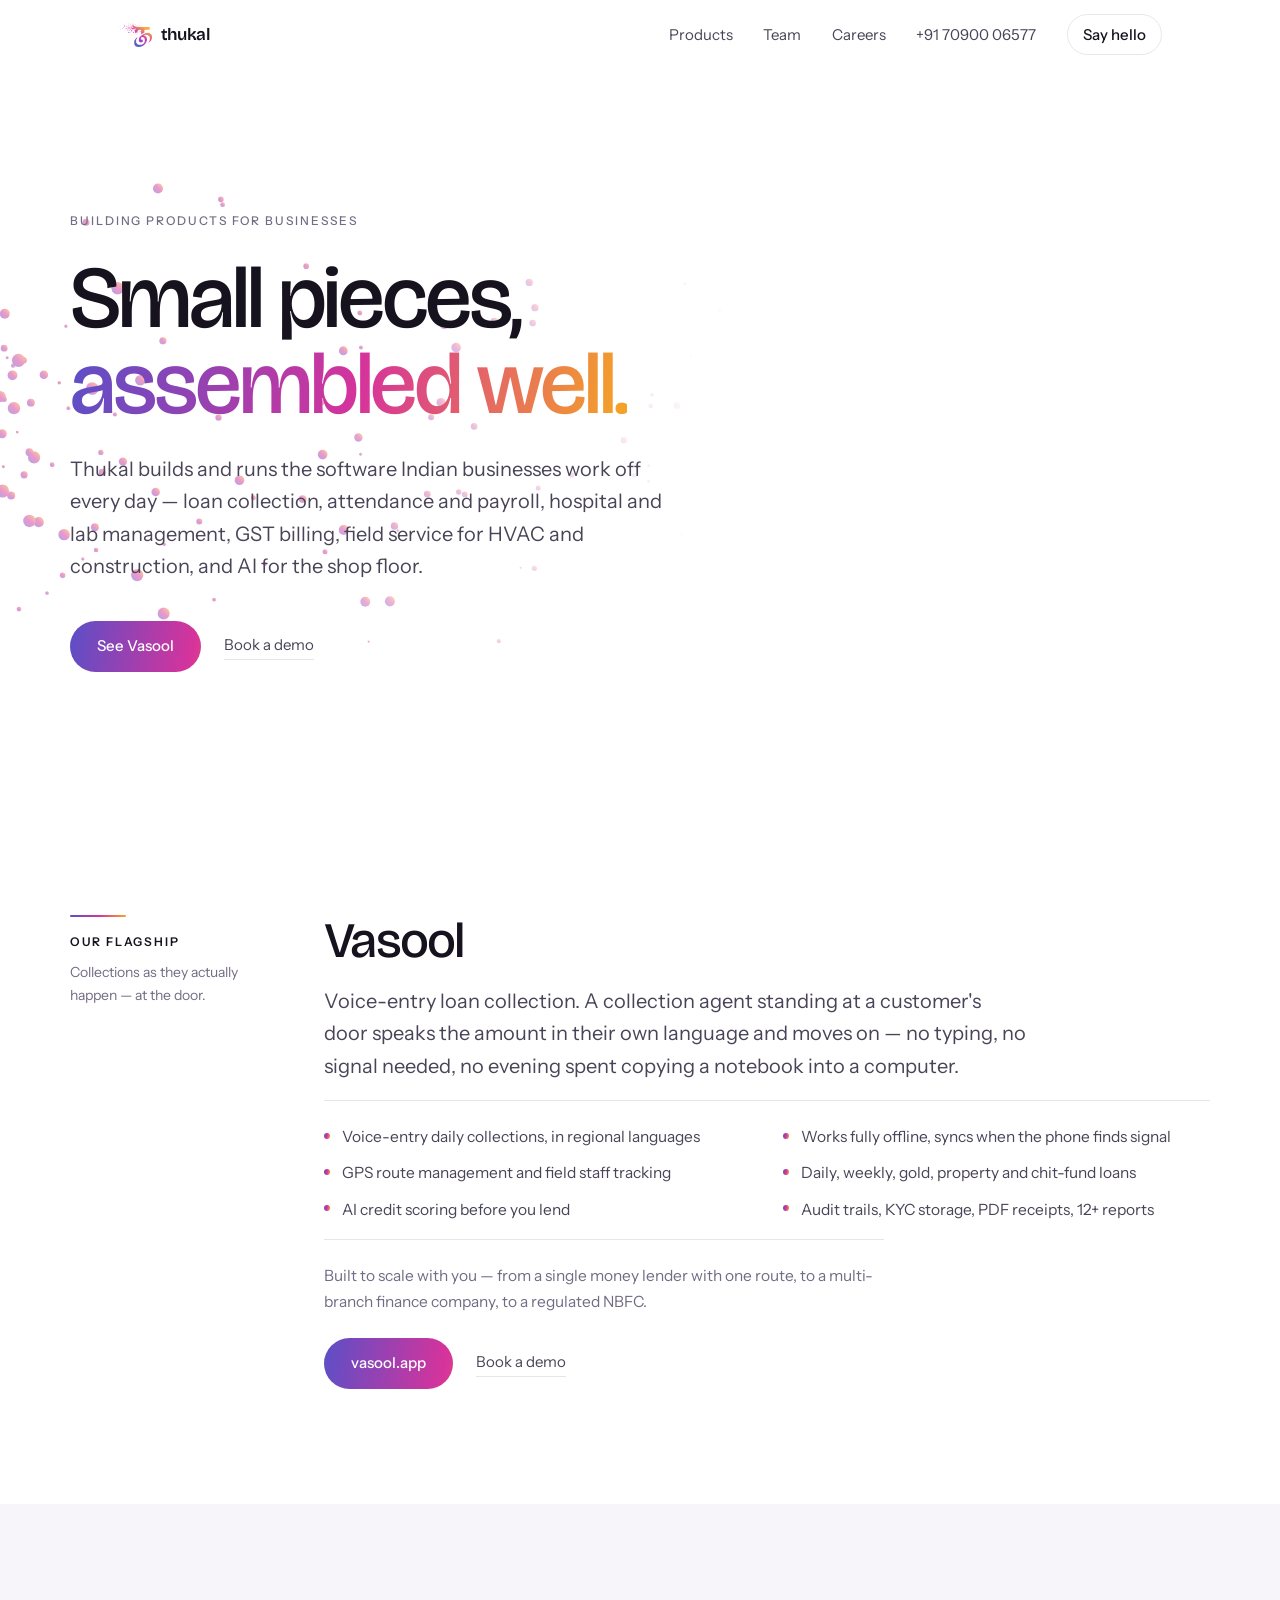
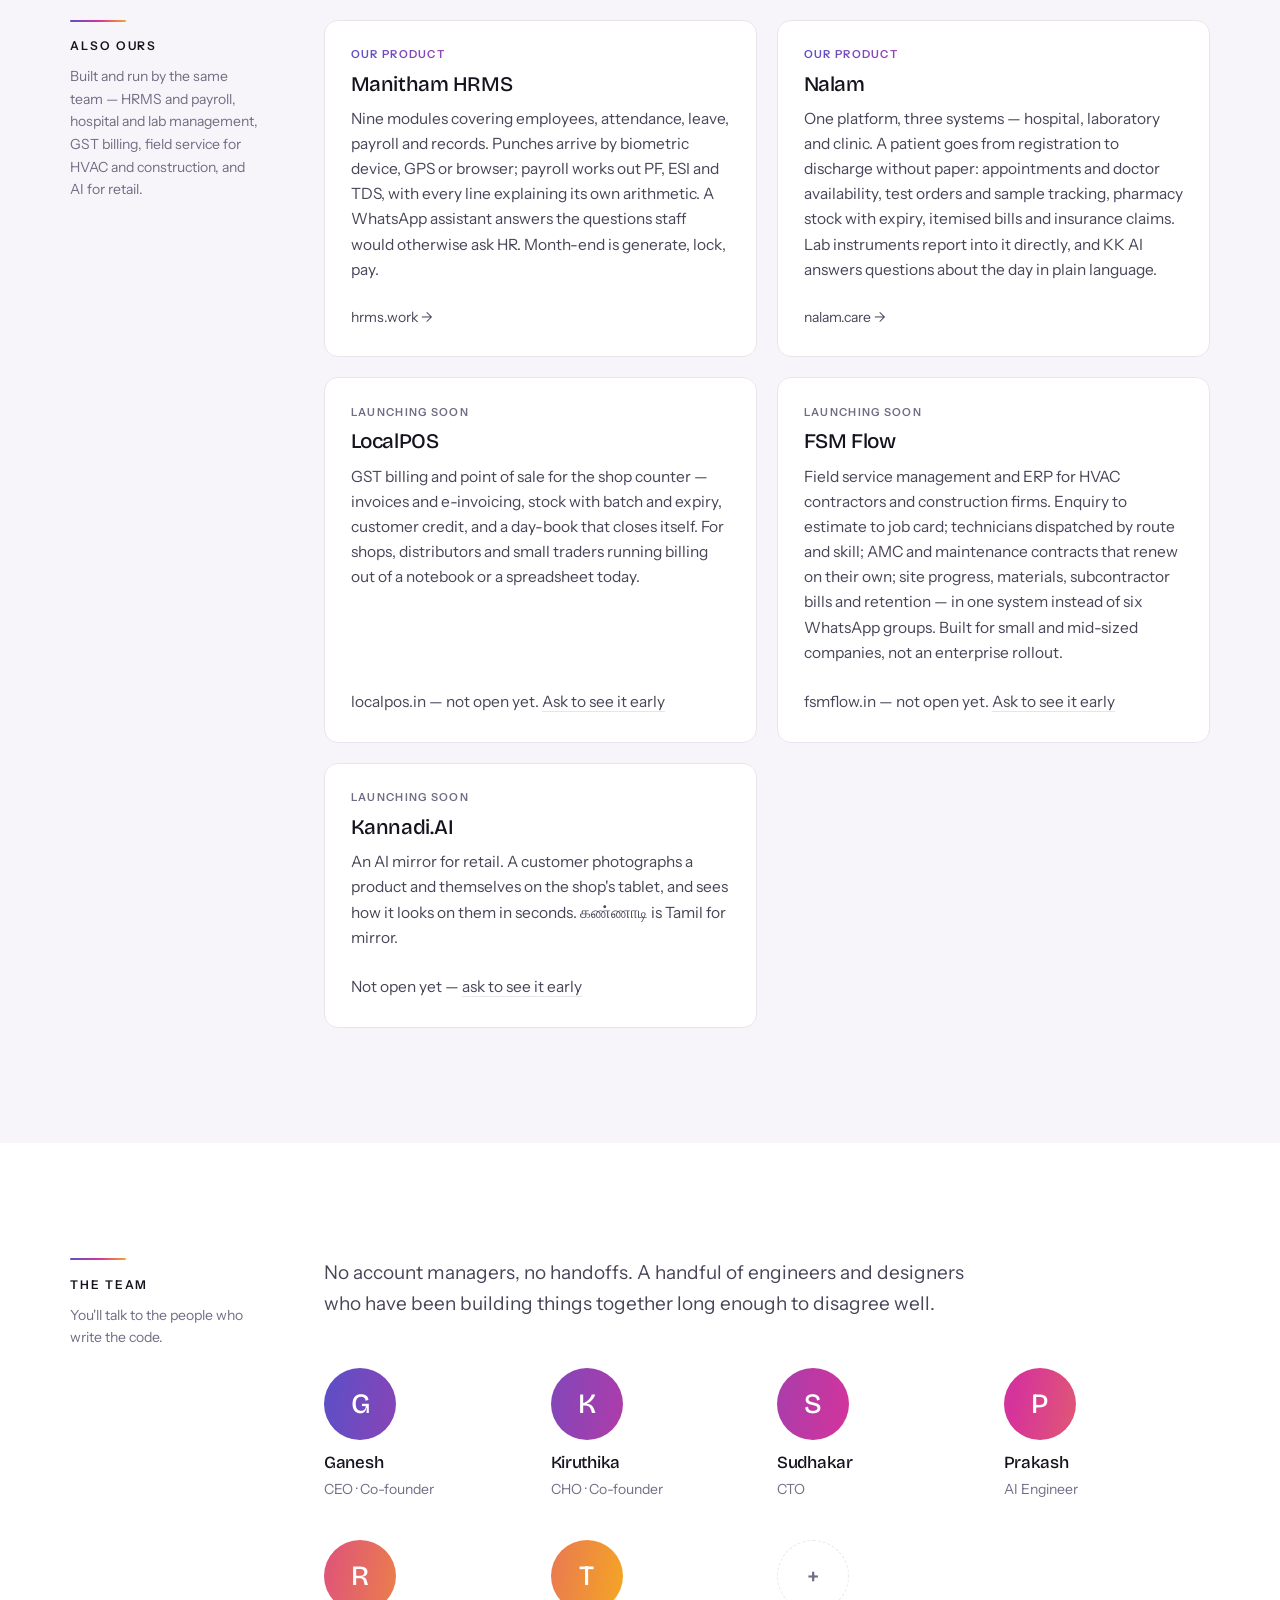
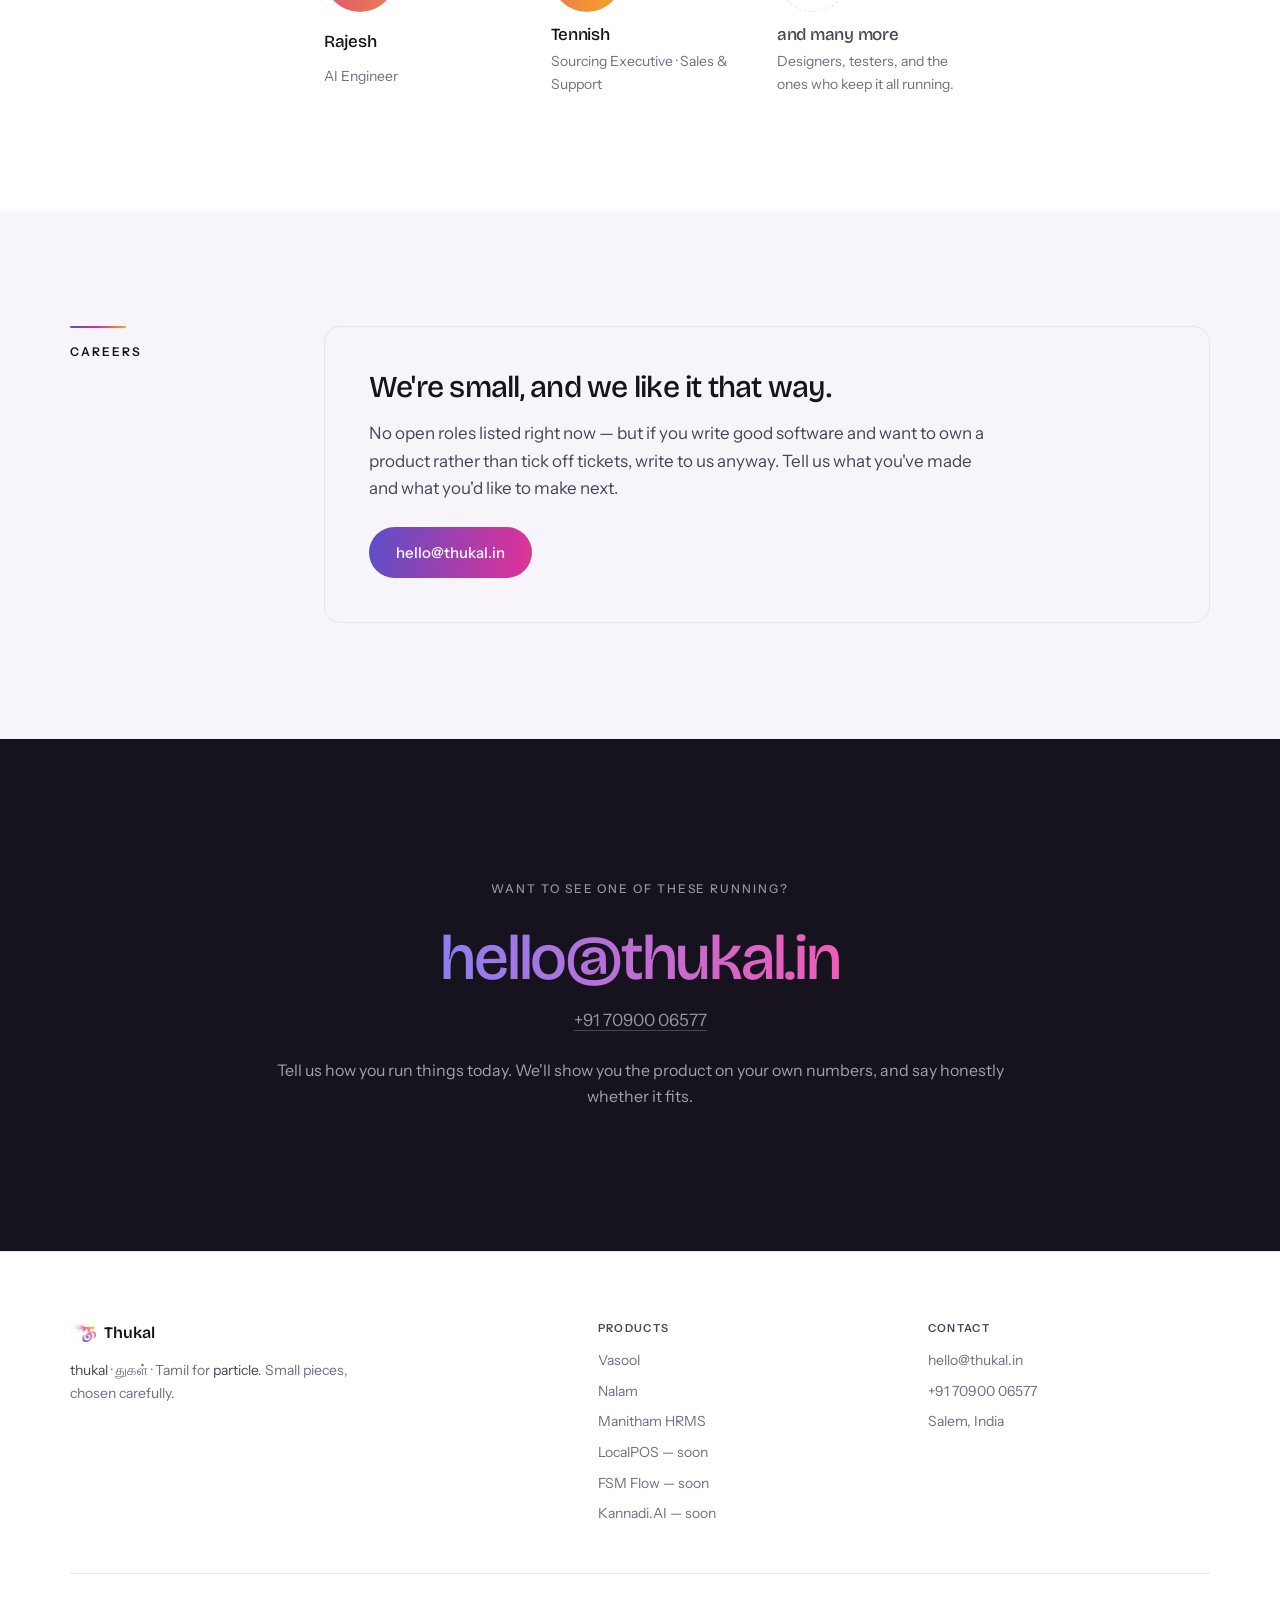
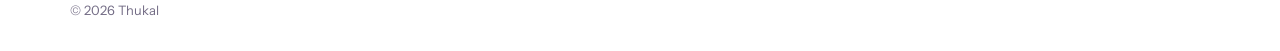
==== commit b2c4baf0: "Add LocalPOS and FSM Flow, broaden keyword coverage to all six products Two new products land as "La" ====
--- a/index.html
+++ b/index.html
@@ -5,11 +5,11 @@
 	<meta http-equiv="X-UA-Compatible" content="IE=edge">
 	<meta name="viewport" content="width=device-width, initial-scale=1">
 
-	<title>Thukal — software products for Indian business</title>
-	<meta name="description" content="Thukal builds and runs software products for Indian businesses — Vasool for loan collection, Nalam for hospitals and labs, Manitham HRMS for attendance and payroll, and Kannadi.AI for retail.">
-
-	<meta property="og:title" content="Thukal — software products for Indian business">
-	<meta property="og:description" content="Vasool for loan collection, Nalam for hospitals and labs, Manitham HRMS for attendance and payroll. Products we build, ship and run ourselves.">
+	<title>Thukal — business software products built in India</title>
+	<meta name="description" content="Thukal builds and runs software for Indian business: Vasool loan collection software, Nalam hospital and lab management, Manitham HRMS for attendance and payroll, LocalPOS GST billing, and FSM Flow field service management and ERP for HVAC and construction.">
+
+	<meta property="og:title" content="Thukal — business software products built in India">
+	<meta property="og:description" content="Loan collection, hospital and lab management, HRMS and payroll, GST billing, and field service management for HVAC and construction. Products we build, ship and run ourselves.">
 	<meta property="og:type" content="website">
 	<meta property="og:url" content="https://thukal.io/">
 	<meta property="og:image" content="https://thukal.io/images/logo.png">
@@ -74,6 +74,18 @@
 			},
 			{
 				"@type": "SoftwareApplication",
+				"name": "LocalPOS",
+				"applicationCategory": "BusinessApplication",
+				"description": "GST billing and point-of-sale software for Indian shops, distributors and small traders — counter billing, stock, e-invoicing and day-book."
+			},
+			{
+				"@type": "SoftwareApplication",
+				"name": "FSM Flow",
+				"applicationCategory": "BusinessApplication",
+				"description": "Field service management and ERP for HVAC contractors and construction companies — job cards, technician dispatch and scheduling, AMC and maintenance contracts, site progress, materials, subcontractor bills and estimates."
+			},
+			{
+				"@type": "SoftwareApplication",
 				"name": "Kannadi.AI",
 				"applicationCategory": "BusinessApplication",
 				"description": "An AI mirror for retail: customers see how a product looks on them in seconds."
@@ -127,7 +139,8 @@
 			<p class="hero-lede">
 				Thukal builds and runs the software Indian businesses work off every day —
 				loan collection, attendance and payroll, hospital and lab management,
-				billing, and AI for the shop floor.
+				GST billing, field service for HVAC and construction, and AI for the
+				shop floor.
 			</p>
 			<div class="hero-actions">
 				<a class="btn" href="#vasool">See Vasool</a>
@@ -186,7 +199,11 @@
 		<div class="band-inner">
 			<div class="rail">
 				<h2 class="rail-label">Also ours</h2>
-				<p class="rail-note">Built and run by the same team.</p>
+				<p class="rail-note">
+					Built and run by the same team — HRMS and payroll, hospital and lab
+					management, GST billing, field service for HVAC and construction,
+					and AI for retail.
+				</p>
 			</div>
 			<div class="col">
 				<ul class="work">
@@ -203,13 +220,19 @@
 						<a class="card-link" href="https://nalam.care">nalam.care</a>
 					</li>
 					<li class="card">
-						<span class="tag tag-soon">In development</span>
-						<h3>Billing</h3>
-						<p>Invoicing and day-to-day billing, for businesses running it out of a book or a spreadsheet today.</p>
-						<p class="card-note">Not open yet — <a href="mailto:hello@thukal.in?subject=Billing%20software">ask to see it early</a></p>
-					</li>
-					<li class="card">
-						<span class="tag tag-soon">In development</span>
+						<span class="tag tag-soon">Launching soon</span>
+						<h3>LocalPOS</h3>
+						<p>GST billing and point of sale for the shop counter — invoices and e-invoicing, stock with batch and expiry, customer credit, and a day-book that closes itself. For shops, distributors and small traders running billing out of a notebook or a spreadsheet today.</p>
+						<p class="card-note">localpos.in — not open yet. <a href="mailto:hello@thukal.in?subject=LocalPOS%20early%20access">Ask to see it early</a></p>
+					</li>
+					<li class="card">
+						<span class="tag tag-soon">Launching soon</span>
+						<h3>FSM Flow</h3>
+						<p>Field service management and ERP for HVAC contractors and construction firms. Enquiry to estimate to job card; technicians dispatched by route and skill; AMC and maintenance contracts that renew on their own; site progress, materials, subcontractor bills and retention — in one system instead of six WhatsApp groups. Built for small and mid-sized companies, not an enterprise rollout.</p>
+						<p class="card-note">fsmflow.in — not open yet. <a href="mailto:hello@thukal.in?subject=FSM%20Flow%20early%20access">Ask to see it early</a></p>
+					</li>
+					<li class="card">
+						<span class="tag tag-soon">Launching soon</span>
 						<h3>Kannadi.AI</h3>
 						<p>An AI mirror for retail. A customer photographs a product and themselves on the shop's tablet, and sees how it looks on them in seconds. <span lang="ta">கண்ணாடி</span> is Tamil for mirror.</p>
 						<p class="card-note">Not open yet — <a href="mailto:hello@thukal.in?subject=Kannadi.AI">ask to see it early</a></p>
@@ -325,7 +348,8 @@
 			<a href="https://vasool.app">Vasool</a>
 			<a href="https://nalam.care">Nalam</a>
 			<a href="https://hrms.work">Manitham HRMS</a>
-			<span>Billing — soon</span>
+			<span>LocalPOS — soon</span>
+			<span>FSM Flow — soon</span>
 			<span>Kannadi.AI — soon</span>
 		</nav>
 
